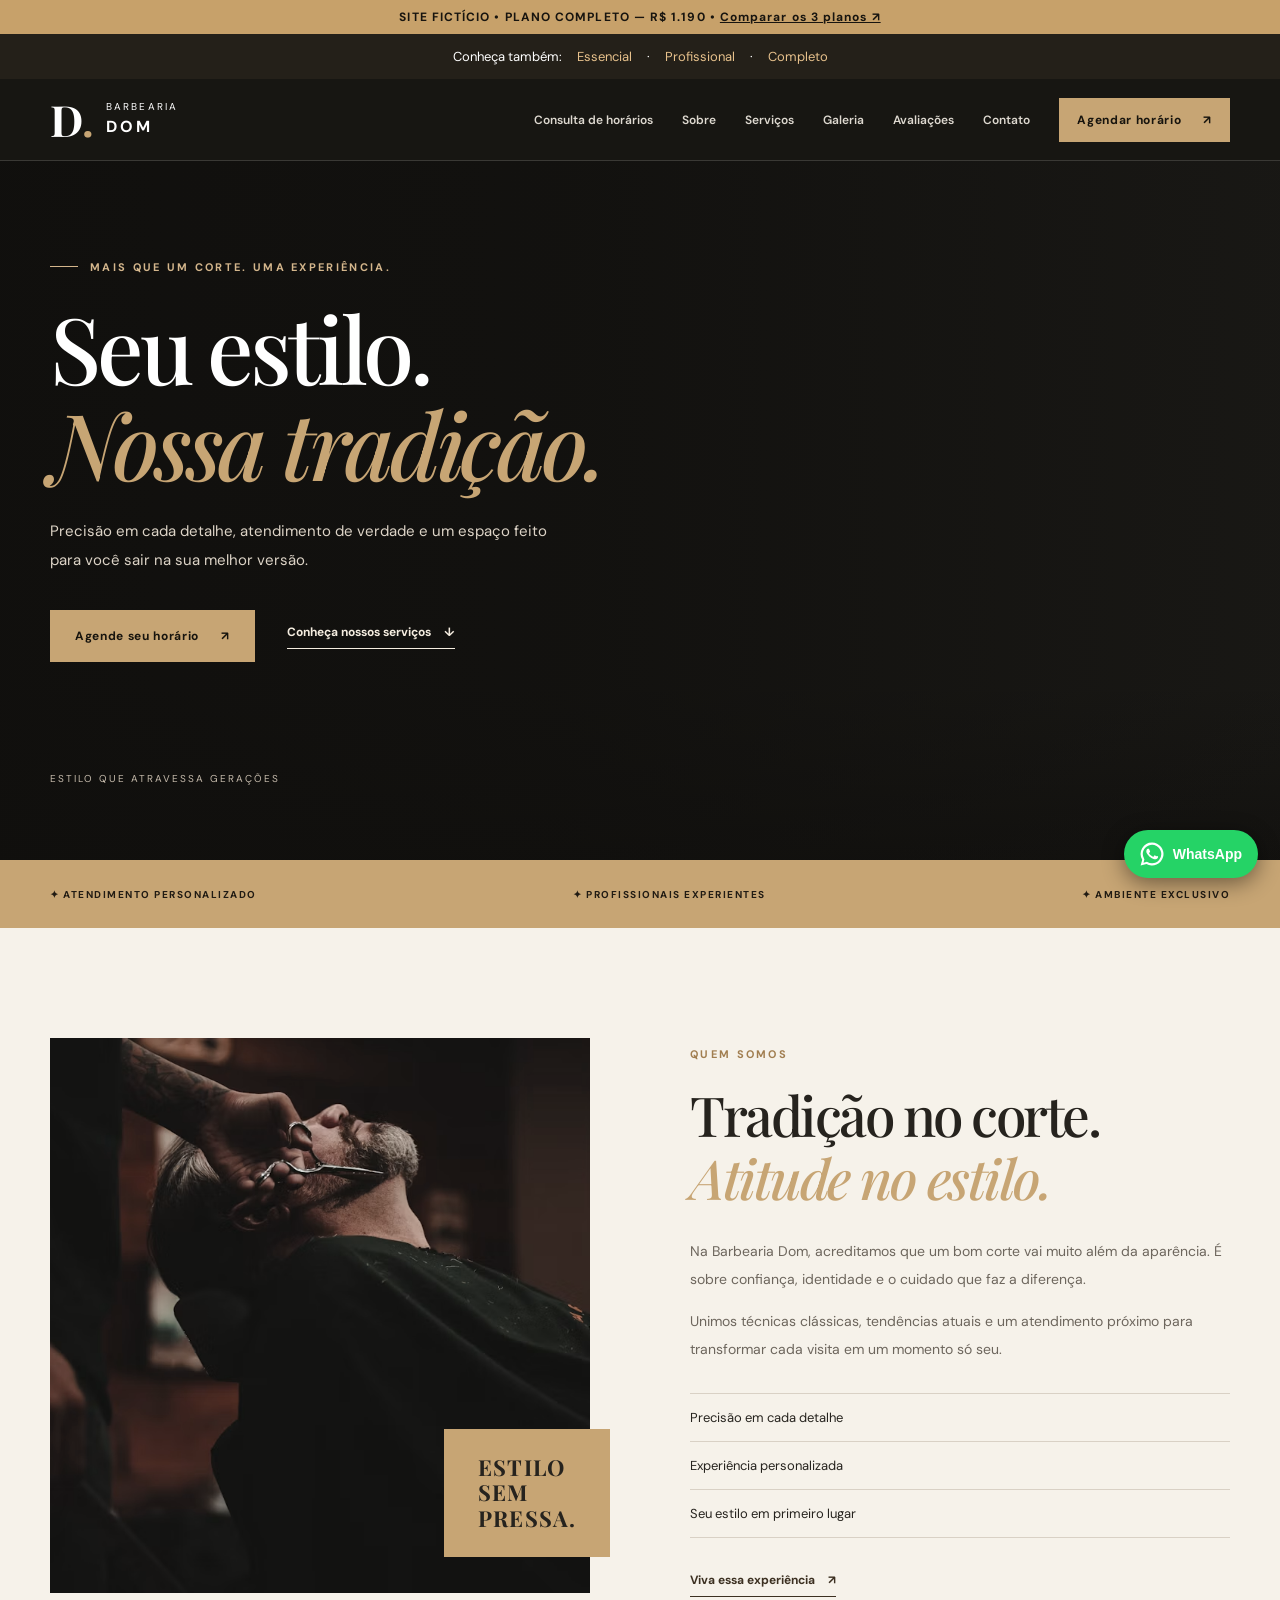
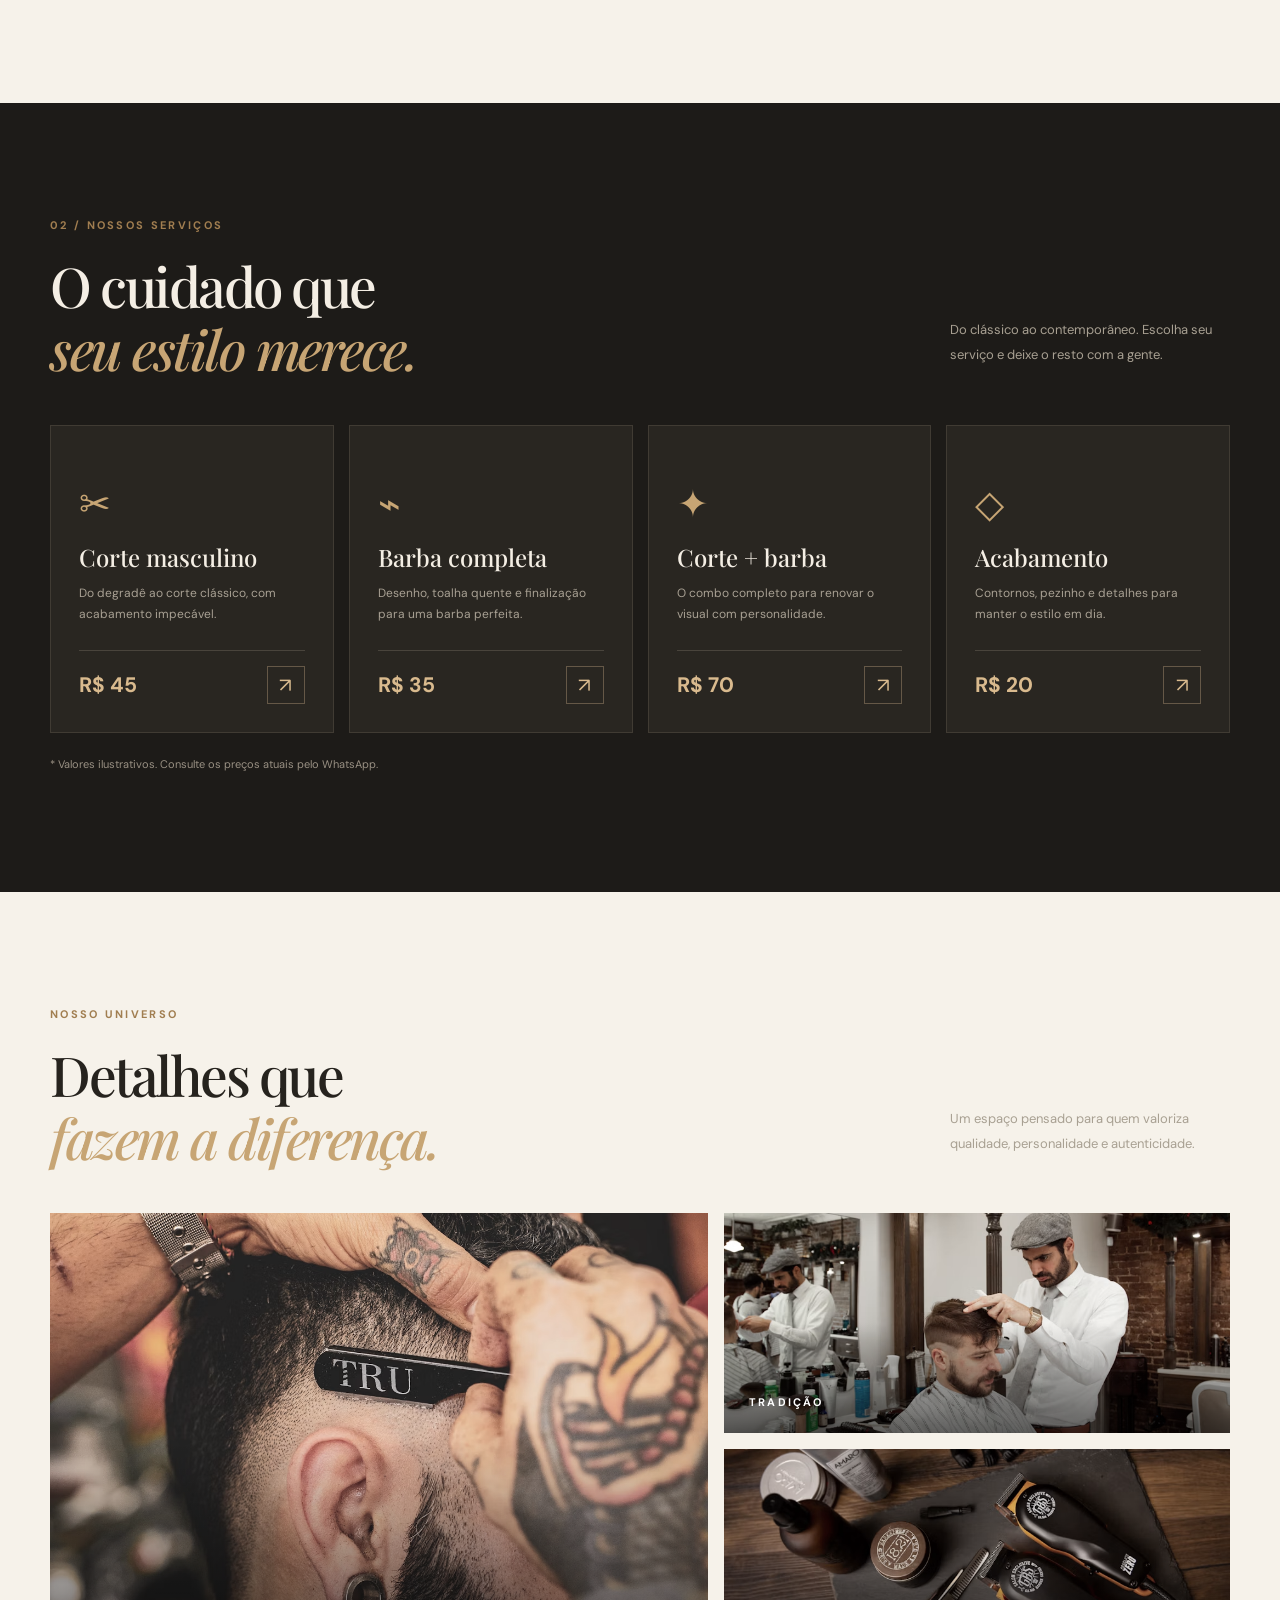
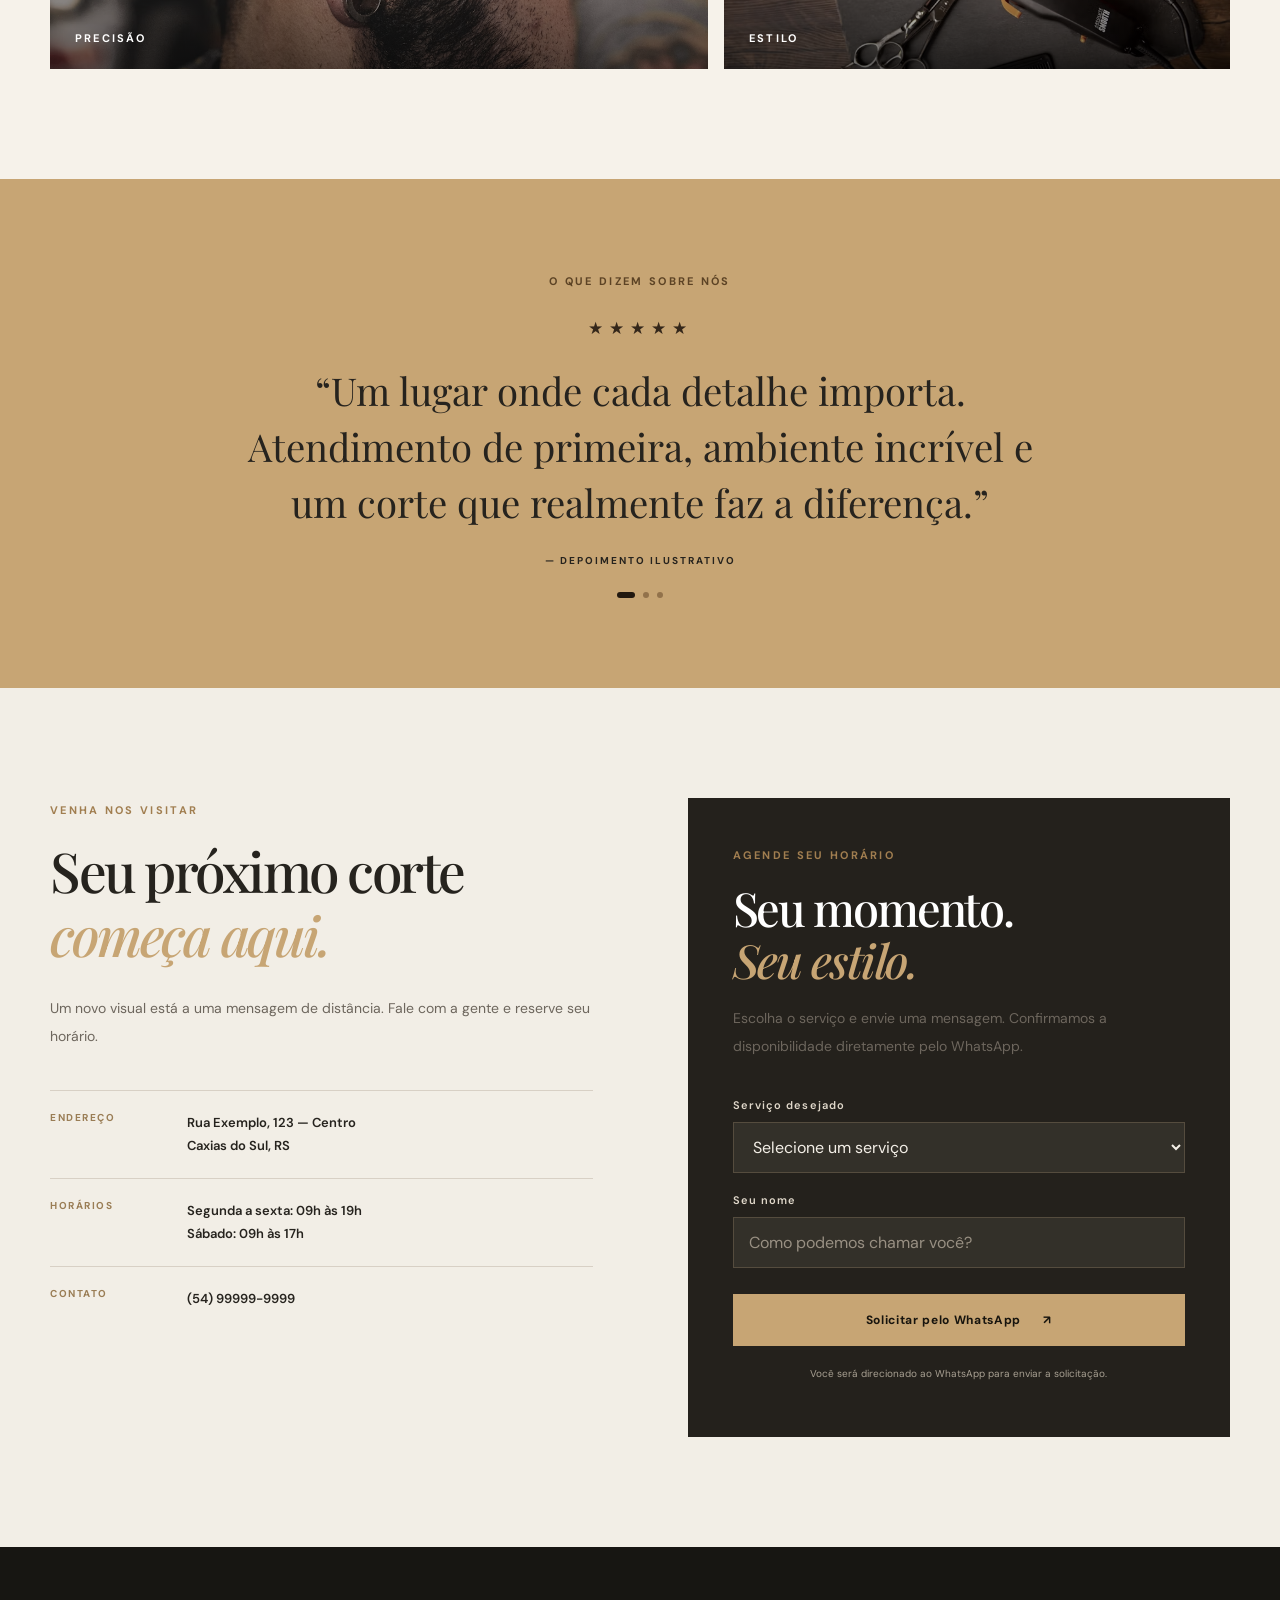
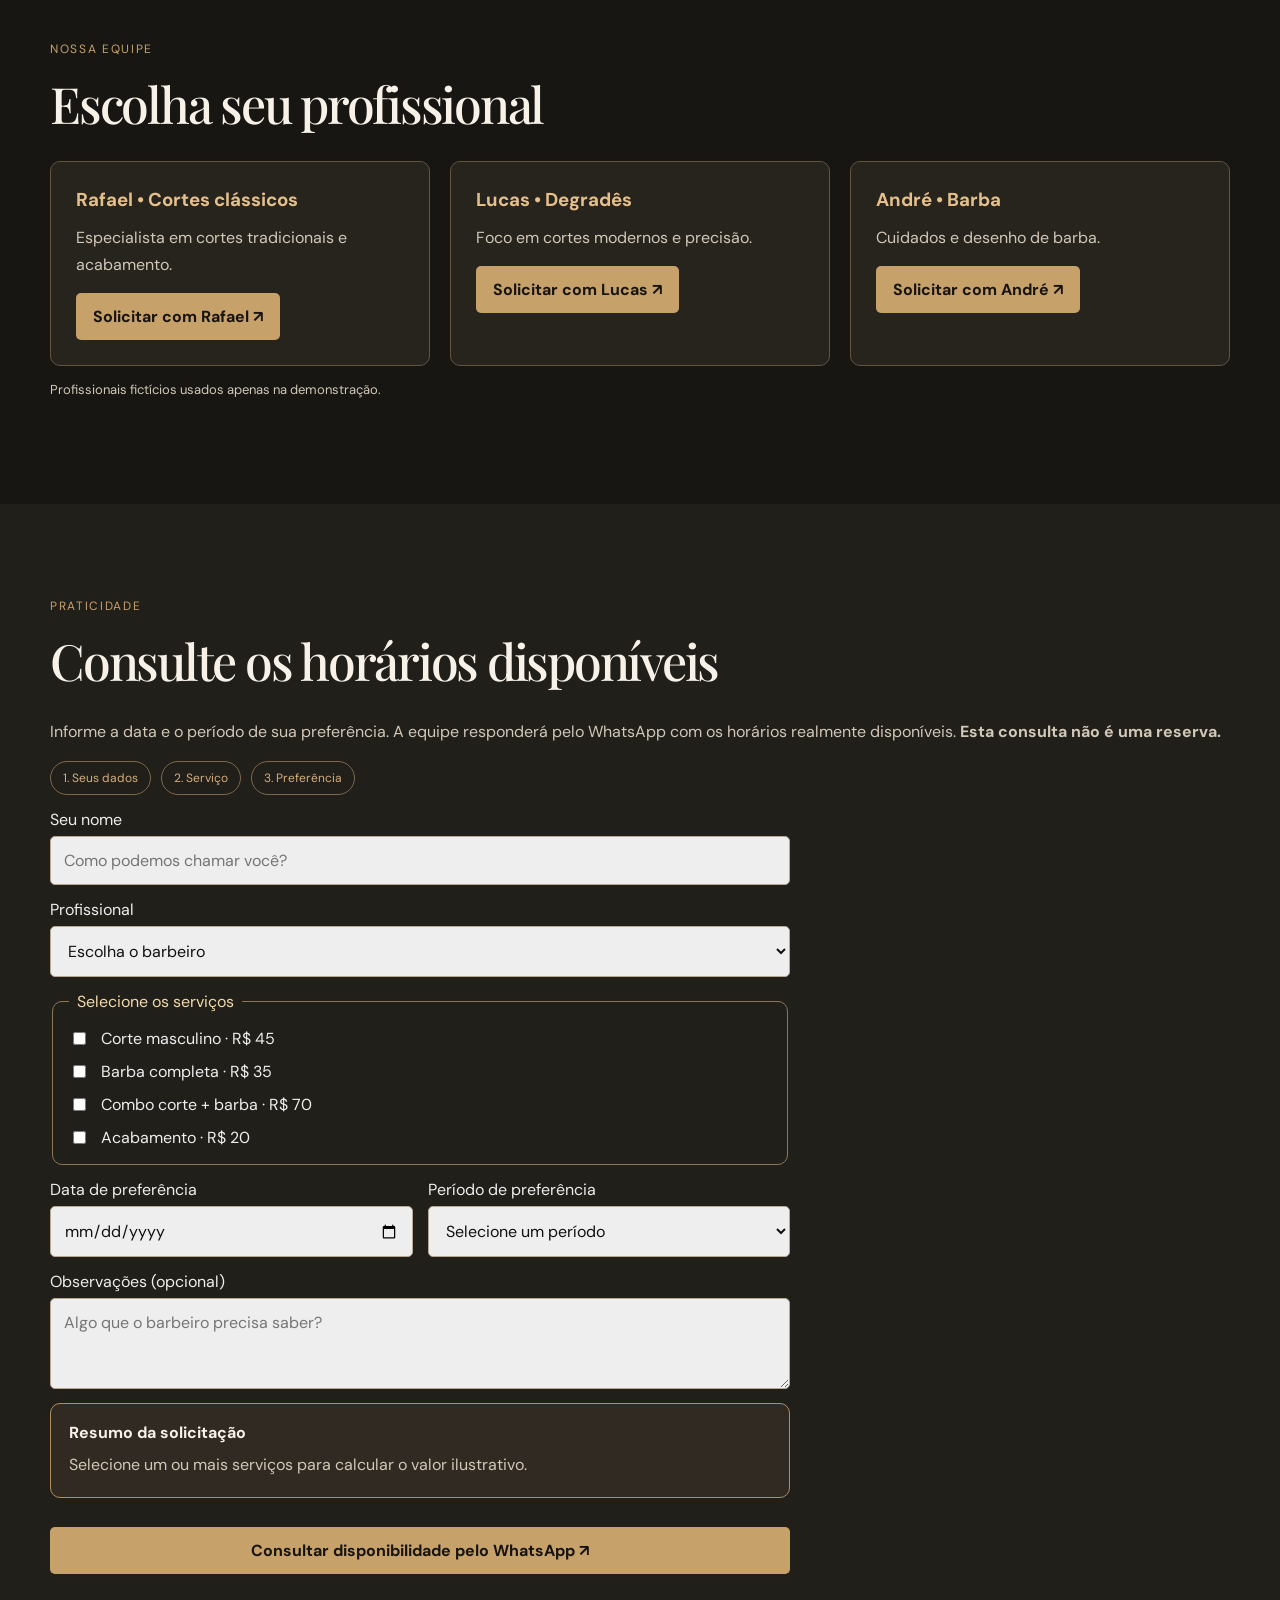
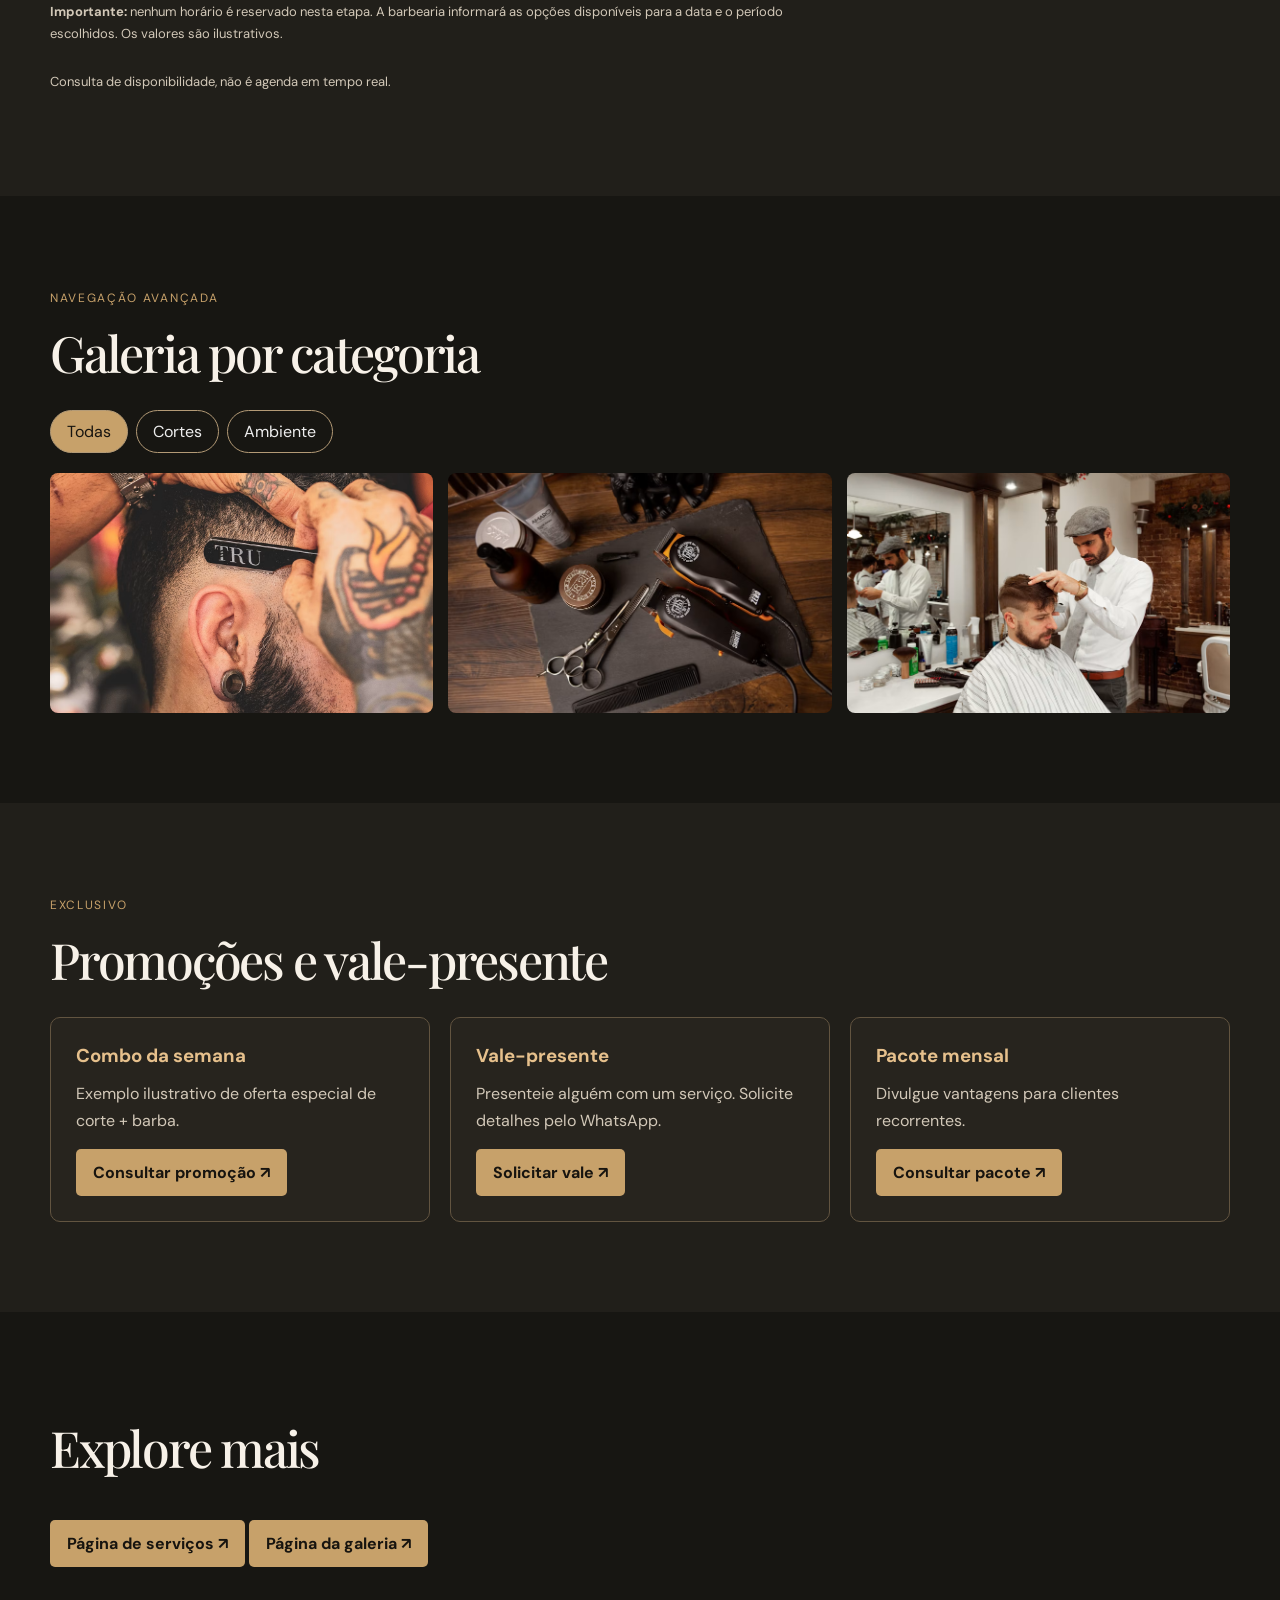
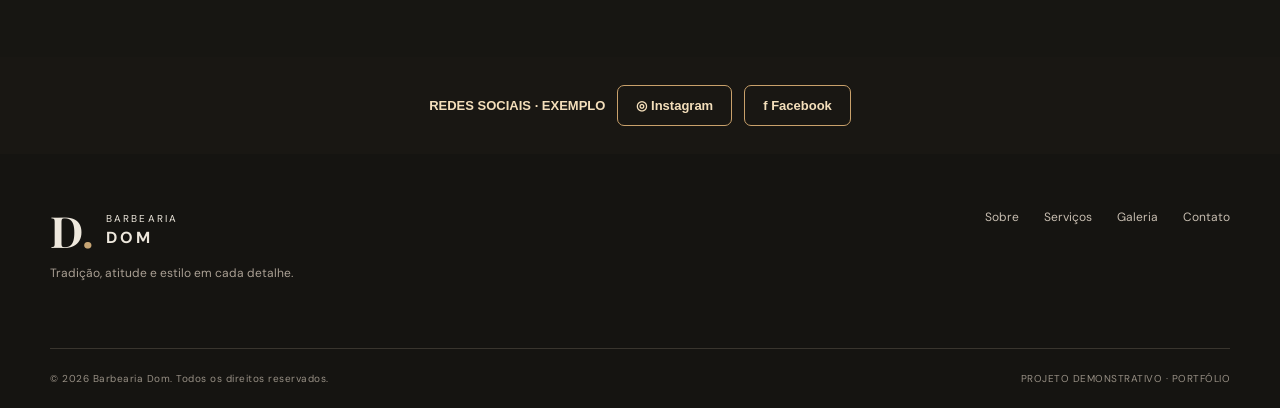
==== completo/index.html @ 0a92076c "Atualiza Barbearia Dom para V3 com tres planos" ====
<!DOCTYPE html>

<html lang="pt-BR">
<head>
<meta charset="utf-8"/>
<meta content="width=device-width, initial-scale=1" name="viewport"/>
<meta content="#151411" name="theme-color"/>
<meta content="Barbearia Dom — cortes clássicos, barba e estilo em um ambiente exclusivo. Agende seu horário." name="description"/>
<title>Barbearia Dom | Demonstração Completo</title>
<link href="https://fonts.googleapis.com" rel="preconnect"/>
<link crossorigin="" href="https://fonts.gstatic.com" rel="preconnect"/>
<link href="https://fonts.googleapis.com/css2?family=DM+Sans:wght@400;500;600;700&amp;family=Playfair+Display:wght@500;600;700&amp;display=swap" rel="stylesheet"/>
<link href="style.css" rel="stylesheet"/>
<script defer="" src="script.js"></script>
<link href="extras.css" rel="stylesheet"/><script defer="True" src="extras.js"></script><style>.social-demo{background:#191713;color:#f4dfbb;text-align:center;padding:28px 12px;display:flex;gap:12px;align-items:center;justify-content:center;flex-wrap:wrap;font:600 13px Arial}.social-demo button{background:transparent;border:1px solid #c9a16b;border-radius:7px;padding:12px 18px;color:#f4dfbb;cursor:pointer}.floating-wa{position:fixed;right:22px;bottom:22px;z-index:80;background:#25d366;color:#fff;display:flex;align-items:center;gap:9px;padding:12px 16px;border-radius:100px;font:700 14px Arial;text-decoration:none;box-shadow:0 5px 22px #0007}.floating-wa svg{width:24px;height:24px}.demo-modal{position:fixed;inset:0;background:#000b;display:grid;place-items:center;z-index:10001;padding:18px}.demo-modal>div{background:#26211b;border:1px solid #c7a16a;color:white;border-radius:12px;max-width:450px;padding:25px;line-height:1.6}.demo-modal button{background:#c7a16a;color:#17140f;border:0;padding:12px 22px;border-radius:6px;cursor:pointer}</style><script defer="" src="agendamento.js"></script><style>.booking-progress{display:flex;gap:10px;flex-wrap:wrap;color:#d5ae7c;font-size:12px}.booking-progress span{padding:8px 12px;border:1px solid #7e684c;border-radius:20px}.booking-services{border:1px solid #8b7657;border-radius:10px;padding:16px;display:grid;gap:12px}.booking-services legend{padding:0 8px;color:#f2d9ac}.booking-services label{display:flex;align-items:center;gap:12px}.booking-services input{width:auto;accent-color:#c7a16a}.booking-two{display:grid;grid-template-columns:1fr 1fr;gap:15px}.booking-summary{background:#302a22;border:1px solid #b28e5d;padding:18px;border-radius:10px}.booking-summary p{margin:8px 0 0;white-space:pre-line}@media(max-width:600px){.booking-two{grid-template-columns:1fr}}</style></head>
<body><div class="demo-ribbon">SITE FICTÍCIO • PLANO COMPLETO — R$ 1.190 • <a href="../index.html">Comparar os 3 planos ↗</a></div><div class="site-plan-nav">Conheça também: <a href="../essencial/index.html">Essencial</a> · <a href="../profissional/index.html">Profissional</a> · <a href="../completo/index.html">Completo</a></div>
<header class="header" id="inicio">
<div class="container header-inner">
<a aria-label="Barbearia Dom, início" class="brand" href="#inicio"><span class="brand-mark">D<span>.</span></span><span class="brand-text">BARBEARIA <strong>DOM</strong></span></a>
<button aria-controls="menu" aria-expanded="false" aria-label="Abrir menu" class="menu-toggle">
<span></span><span></span><span></span>
</button>
<nav aria-label="Navegação principal" class="nav" id="menu"><a href="#solicitacao">Consulta de horários</a>
<a href="#sobre">Sobre</a><a href="#servicos">Serviços</a><a href="#galeria-filtrada">Galeria</a><a href="#avaliacoes">Avaliações</a><a href="#contato">Contato</a>
<a class="btn btn-small" href="#agendar">Agendar horário <span aria-hidden="true">↗</span></a>
</nav>
</div>
</header>
<main>
<section aria-labelledby="hero-title" class="hero">
<div class="hero-photo"></div>
<div class="hero-shade"></div>
<div class="container hero-content">
<span class="eyebrow"><span class="line"></span> MAIS QUE UM CORTE. UMA
            EXPERIÊNCIA.</span>
<h1 id="hero-title">Seu estilo.<br/><em>Nossa tradição.</em></h1>
<p>
            Precisão em cada detalhe, atendimento de verdade e um espaço feito
            para você sair na sua melhor versão.
          </p>
<div class="hero-actions">
<a class="btn" href="#agendar">Agende seu horário <span aria-hidden="true">↗</span></a><a class="text-link" href="#servicos">Conheça nossos serviços <span aria-hidden="true">↓</span></a>
</div>
<div class="hero-bottom">
<span>ESTILO QUE ATRAVESSA GERAÇÕES</span>
</div>
</div>
</section>
<div class="highlights">
<div class="container highlights-inner">
<span>✦ ATENDIMENTO PERSONALIZADO</span><span>✦ PROFISSIONAIS EXPERIENTES</span><span>✦ AMBIENTE EXCLUSIVO</span>
</div>
</div>
<section class="section about" id="sobre">
<div class="container about-grid">
<div class="about-image">
<img alt="Barbeiro trabalhando com atenção aos detalhes" loading="lazy" src="imagens/sobre.jpg"/>
<div class="image-stamp">ESTILO<br/>SEM<br/>PRESSA.</div>
</div>
<div class="about-copy">
<span class="eyebrow">QUEM SOMOS</span>
<h2>Tradição no corte.<br/><em>Atitude no estilo.</em></h2>
<p>
              Na Barbearia Dom, acreditamos que um bom corte vai muito além da
              aparência. É sobre confiança, identidade e o cuidado que faz a
              diferença.
            </p>
<p>
              Unimos técnicas clássicas, tendências atuais e um atendimento
              próximo para transformar cada visita em um momento só seu.
            </p>
<div class="about-features">
<div>
<span>Precisão em cada detalhe</span>
</div>
<div>
<span>Experiência personalizada</span>
</div>
<div>
<span>Seu estilo em primeiro lugar</span>
</div>
</div>
<a class="text-link dark" href="#agendar">Viva essa experiência <span aria-hidden="true">↗</span></a>
</div>
</div>
</section>
<section class="section services" id="servicos">
<div class="container">
<div class="section-heading">
<div>
<span class="eyebrow">02 / NOSSOS SERVIÇOS</span>
<h2>O cuidado que<br/><em>seu estilo merece.</em></h2>
</div>
<p>
              Do clássico ao contemporâneo. Escolha seu serviço e deixe o resto
              com a gente.
            </p>
</div>
<div class="services-grid">
<article class="service">
<div class="service-icon">✂</div>
<h3>Corte masculino</h3>
<p>Do degradê ao corte clássico, com acabamento impecável.</p>
<div class="service-footer">
<strong>R$ 45</strong><button aria-label="Agendar corte masculino" class="service-book" data-service="Corte masculino">
                  ↗
                </button>
</div>
</article>
<article class="service">
<div class="service-icon">⌁</div>
<h3>Barba completa</h3>
<p>
                Desenho, toalha quente e finalização para uma barba perfeita.
              </p>
<div class="service-footer">
<strong>R$ 35</strong><button aria-label="Agendar barba completa" class="service-book" data-service="Barba completa">
                  ↗
                </button>
</div>
</article>
<article class="service">
<div class="service-icon">✦</div>
<h3>Corte + barba</h3>
<p>O combo completo para renovar o visual com personalidade.</p>
<div class="service-footer">
<strong>R$ 70</strong><button aria-label="Agendar corte e barba" class="service-book" data-service="Corte e barba">
                  ↗
                </button>
</div>
</article>
<article class="service">
<div class="service-icon">◇</div>
<h3>Acabamento</h3>
<p>Contornos, pezinho e detalhes para manter o estilo em dia.</p>
<div class="service-footer">
<strong>R$ 20</strong><button aria-label="Agendar acabamento" class="service-book" data-service="Acabamento">
                  ↗
                </button>
</div>
</article>
</div>
<p class="services-note">
            * Valores ilustrativos. Consulte os preços atuais pelo WhatsApp.
          </p>
</div>
</section>
<section class="section gallery" id="galeria">
<div class="container">
<div class="section-heading">
<div>
<span class="eyebrow">NOSSO UNIVERSO</span>
<h2>Detalhes que<br/><em>fazem a diferença.</em></h2>
</div>
<p>
              Um espaço pensado para quem valoriza qualidade, personalidade e
              autenticidade.
            </p>
</div>
<div class="gallery-grid">
<div class="gallery-item gallery-large">
<img alt="Barbeiro realizando corte masculino" loading="lazy" src="imagens/galeria-1.jpg"/><span>PRECISÃO</span>
</div>
<div class="gallery-item">
<img alt="Detalhes de uma barbearia" loading="lazy" src="imagens/galeria-3.jpg"/><span>TRADIÇÃO</span>
</div>
<div class="gallery-item">
<img alt="Equipamentos e ambiente de barbearia" loading="lazy" src="imagens/galeria-2.jpg"/><span>ESTILO</span>
</div>
</div>
</div>
</section>
<section class="quote-section" id="avaliacoes">
<div class="container quote-inner">
<span class="eyebrow">O QUE DIZEM SOBRE NÓS</span>
<div aria-label="5 estrelas" class="stars">★★★★★</div>
<blockquote>
            “Um lugar onde cada detalhe importa. Atendimento de primeira,
            ambiente incrível e um corte que realmente faz a diferença.”
          </blockquote>
<p>— DEPOIMENTO ILUSTRATIVO</p>
<div aria-hidden="true" class="quote-dots">
<span class="active"></span><span></span><span></span>
</div>
</div>
</section>
<section class="section contact" id="contato">
<div class="container contact-grid">
<div>
<span class="eyebrow">VENHA NOS VISITAR</span>
<h2>Seu próximo corte<br/><em>começa aqui.</em></h2>
<p>
              Um novo visual está a uma mensagem de distância. Fale com a gente
              e reserve seu horário.
            </p>
<div class="contact-list">
<div>
<span>ENDEREÇO</span><strong>Rua Exemplo, 123 — Centro<br/>Caxias do Sul, RS</strong>
</div>
<div>
<span>HORÁRIOS</span><strong>Segunda a sexta: 09h às 19h<br/>Sábado: 09h às 17h</strong>
</div>
<div>
<span>CONTATO</span><strong id="phone-display">(54) 99999-9999</strong>
</div>
</div>
</div>
<div class="booking-card" id="agendar">
<span class="eyebrow">AGENDE SEU HORÁRIO</span>
<h3>Seu momento.<br/><em>Seu estilo.</em></h3>
<p>
              Escolha o serviço e envie uma mensagem. Confirmamos a
              disponibilidade diretamente pelo WhatsApp.
            </p>
<form id="booking-form">
<label for="booking-service">Serviço desejado</label><select id="booking-service" required="">
<option value="">Selecione um serviço</option>
<option>Corte masculino</option>
<option>Barba completa</option>
<option>Corte e barba</option>
<option>Acabamento</option></select><label for="booking-name">Seu nome</label><input id="booking-name" maxlength="80" placeholder="Como podemos chamar você?" required="" type="text"/><button class="btn" type="submit">
                Solicitar pelo WhatsApp <span aria-hidden="true">↗</span>
</button>
<p class="booking-hint">
                Você será direcionado ao WhatsApp para enviar a solicitação.
              </p>
</form>
</div>
</div>
</section>
<section class="extra-section" id="equipe"><div class="container"><span class="plan-tag">NOSSA EQUIPE</span><h2>Escolha seu profissional</h2><div class="extra-grid"><article class="extra-card"><h3>Rafael • Cortes clássicos</h3><p>Especialista em cortes tradicionais e acabamento.</p><button data-demo-action="">Solicitar com Rafael ↗</button></article><article class="extra-card"><h3>Lucas • Degradês</h3><p>Foco em cortes modernos e precisão.</p><button data-demo-action="">Solicitar com Lucas ↗</button></article><article class="extra-card"><h3>André • Barba</h3><p>Cuidados e desenho de barba.</p><button data-demo-action="">Solicitar com André ↗</button></article></div><p class="notice">Profissionais fictícios usados apenas na demonstração.</p></div></section><section class="extra-section" id="solicitacao"><div class="container"><span class="plan-tag">PRATICIDADE</span><h2>Consulte os horários disponíveis</h2><p>Informe a data e o período de sua preferência. A equipe responderá pelo WhatsApp com os horários realmente disponíveis. <strong>Esta consulta não é uma reserva.</strong></p><form class="extra-form" id="advanced-form"><div class="booking-progress"><span>1. Seus dados</span><span>2. Serviço</span><span>3. Preferência</span></div><label>Seu nome<input autocomplete="name" maxlength="80" name="nome" placeholder="Como podemos chamar você?" required=""/></label><label>Profissional<select name="profissional" required=""><option value="">Escolha o barbeiro</option><option>Rafael — cortes clássicos</option><option>Lucas — degradês</option><option>André — barba</option><option>Sem preferência</option></select></label><fieldset class="booking-services"><legend>Selecione os serviços</legend><label><input data-price="45" name="servicos" type="checkbox" value="Corte masculino"/> Corte masculino · R$ 45</label><label><input data-price="35" name="servicos" type="checkbox" value="Barba completa"/> Barba completa · R$ 35</label><label><input data-price="70" name="servicos" type="checkbox" value="Corte + barba (combo)"/> Combo corte + barba · R$ 70</label><label><input data-price="20" name="servicos" type="checkbox" value="Acabamento"/> Acabamento · R$ 20</label></fieldset><div class="booking-two"><label>Data de preferência<input name="data" required="" type="date"/></label><label>Período de preferência<select name="periodo" required=""><option value="">Selecione um período</option><option>Manhã</option><option>Tarde</option><option>Noite</option><option>Qualquer período</option></select></label></div><label>Observações (opcional)<textarea maxlength="300" name="observacoes" placeholder="Algo que o barbeiro precisa saber?" rows="3"></textarea></label><div aria-live="polite" class="booking-summary"><strong>Resumo da solicitação</strong><p id="booking-preview">Selecione um ou mais serviços para calcular o valor ilustrativo.</p></div><button class="extra-btn" type="submit">Consultar disponibilidade pelo WhatsApp ↗</button><p class="notice"><strong>Importante:</strong> nenhum horário é reservado nesta etapa. A barbearia informará as opções disponíveis para a data e o período escolhidos. Os valores são ilustrativos.</p></form><p class="notice">Consulta de disponibilidade, não é agenda em tempo real.</p></div></section><section class="extra-section" id="galeria-filtrada"><div class="container"><span class="plan-tag">NAVEGAÇÃO AVANÇADA</span><h2>Galeria por categoria</h2><div class="filters"><button class="active" data-gallery-filter="todos">Todas</button><button data-gallery-filter="cortes">Cortes</button><button data-gallery-filter="ambiente">Ambiente</button></div><div class="extra-gallery"><button data-category="cortes" data-lightbox-image="imagens/galeria-1.jpg"><img alt="Corte masculino" loading="lazy" src="imagens/galeria-1.jpg"/></button><button data-category="ambiente" data-lightbox-image="imagens/galeria-2.jpg"><img alt="Ambiente" loading="lazy" src="imagens/galeria-2.jpg"/></button><button data-category="ambiente" data-lightbox-image="imagens/galeria-3.jpg"><img alt="Ferramentas" loading="lazy" src="imagens/galeria-3.jpg"/></button></div></div></section><section class="extra-section" id="promocoes"><div class="container"><span class="plan-tag">EXCLUSIVO</span><h2>Promoções e vale-presente</h2><div class="extra-grid"><article class="extra-card"><h3>Combo da semana</h3><p>Exemplo ilustrativo de oferta especial de corte + barba.</p><button data-demo-action="">Consultar promoção ↗</button></article><article class="extra-card"><h3>Vale-presente</h3><p>Presenteie alguém com um serviço. Solicite detalhes pelo WhatsApp.</p><button data-demo-action="">Solicitar vale ↗</button></article><article class="extra-card"><h3>Pacote mensal</h3><p>Divulgue vantagens para clientes recorrentes.</p><button data-demo-action="">Consultar pacote ↗</button></article></div></div></section><section class="extra-section"><div class="container"><h2>Explore mais</h2><a class="extra-btn" href="servicos.html">Página de serviços ↗</a> <a class="extra-btn" href="galeria.html">Página da galeria ↗</a></div></section></main>
<div class="social-demo"><span>REDES SOCIAIS · EXEMPLO</span> <button data-social="Instagram" type="button">◎ Instagram</button> <button data-social="Facebook" type="button">f Facebook</button></div><footer class="footer">
<div class="container footer-top">
<div>
<a class="brand" href="#inicio"><span class="brand-mark">D<span>.</span></span><span class="brand-text">BARBEARIA <strong>DOM</strong></span></a>
<p>Tradição, atitude e estilo em cada detalhe.</p>
</div>
<div class="footer-links">
<a href="#sobre">Sobre</a><a href="#servicos">Serviços</a><a href="#galeria-filtrada">Galeria</a><a href="#contato">Contato</a>
</div>
</div>
<div class="container footer-bottom">
<span>© <span id="year"></span> Barbearia Dom. Todos os direitos
          reservados.</span><span>PROJETO DEMONSTRATIVO · PORTFÓLIO</span>
</div>
</footer>
<a aria-label="Solicitar atendimento pelo WhatsApp" class="floating-wa" href="#agendar"><svg aria-hidden="true" viewbox="0 0 32 32"><path d="M16 .8A15.1 15.1 0 0 0 3 23.6L.8 31.2l7.8-2A15.2 15.2 0 1 0 16 .8Zm0 27.5a12.3 12.3 0 0 1-6.2-1.7l-.5-.3-4.6 1.2 1.2-4.5-.3-.5A12.3 12.3 0 1 1 16 28.3Zm6.8-9.2c-.4-.2-2.3-1.1-2.7-1.2-.3-.1-.6-.2-.8.2-.3.4-1 1.2-1.2 1.5-.2.2-.4.3-.8.1-.4-.2-1.6-.6-3-1.9-1.1-1-1.9-2.2-2.1-2.6-.2-.4 0-.6.2-.8l.6-.7.4-.6c.1-.2 0-.5 0-.7l-1.2-2.9c-.3-.7-.6-.6-.8-.6h-.7c-.3 0-.7.1-1 .5-.4.4-1.3 1.3-1.3 3.1s1.4 3.6 1.6 3.8c.2.2 2.7 4.1 6.6 5.7 3.2 1.3 3.9 1.1 4.6 1 .7-.1 2.3-1 2.6-2 .3-.9.3-1.7.2-1.9-.1-.2-.3-.3-.7-.5Z" fill="currentColor"></path></svg><span>WhatsApp</span></a>
<script>document.querySelectorAll('[data-social]').forEach(b=>b.addEventListener('click',()=>{const modal=document.createElement('div');modal.className='demo-modal';modal.innerHTML='<div role="dialog" aria-modal="true"><h3>Rede social demonstrativa</h3><p>Este é um site fictício. No projeto contratado, o botão abrirá o perfil real do estabelecimento.</p><button>Entendi</button></div>';document.body.append(modal);modal.querySelector('button').onclick=()=>modal.remove();modal.onclick=e=>{if(e.target===modal)modal.remove()}}));</script></body>
</html>
---- completo/style.css ----
:root {
  --bg: #151411;
  --dark: #1e1c18;
  --cream: #f6f2ea;
  --muted: #bdb5a7;
  --gold: #c7a574;
  --text: #26231e;
  --border: rgba(255, 255, 255, 0.15);
}
* {
  box-sizing: border-box;
}
html {
  scroll-behavior: smooth;
  scroll-padding-top: 82px;
}
body {
  margin: 0;
  font-family: "DM Sans", sans-serif;
  color: var(--text);
  background: var(--cream);
}
a {
  color: inherit;
  text-decoration: none;
}
button,
input,
select {
  font: inherit;
}
button {
  cursor: pointer;
}
img {
  display: block;
  width: 100%;
  height: 100%;
  object-fit: cover;
}
.container {
  width: min(1180px, calc(100% - 48px));
  margin: auto;
}
.header {
  height: 82px;
  position: sticky;
  top: 0;
  z-index: 100;
  background: #171612;
  color: #fff;
  border-bottom: 1px solid var(--border);
}
.header-inner {
  height: 100%;
  display: flex;
  align-items: center;
  justify-content: space-between;
}
.brand {
  display: inline-flex;
  align-items: center;
  gap: 12px;
  flex-shrink: 0;
}
.brand-mark {
  font-family: "Playfair Display", serif;
  font-size: 43px;
  font-weight: 700;
  line-height: 1;
}
.brand-mark span {
  color: var(--gold);
}
.brand-text {
  font-size: 10px;
  letter-spacing: 0.21em;
  line-height: 1.55;
}
.brand-text strong {
  display: block;
  font-size: 16px;
  letter-spacing: 0.19em;
}
.nav {
  display: flex;
  align-items: center;
  gap: 29px;
}
.nav > a:not(.btn) {
  font-size: 12px;
  font-weight: 600;
  color: #ded9d0;
  transition: color 0.2s;
}
.nav > a:hover {
  color: var(--gold);
}
.btn {
  display: inline-flex;
  justify-content: center;
  align-items: center;
  gap: 22px;
  padding: 17px 24px;
  background: var(--gold);
  border: 1px solid var(--gold);
  color: #17140e;
  font-weight: 700;
  font-size: 12px;
  letter-spacing: 0.055em;
  transition:
    background 0.2s,
    transform 0.2s;
}
.btn:hover {
  background: #dfbd8b;
  transform: translateY(-2px);
}
.btn-small {
  padding: 13px 17px;
}
.menu-toggle {
  display: none;
  background: none;
  border: 0;
  padding: 10px;
}
.menu-toggle span {
  display: block;
  width: 25px;
  height: 2px;
  background: #fff;
  margin: 5px 0;
}
.hero {
  position: relative;
  min-height: 670px;
  background: #1a1916;
  color: white;
  display: flex;
  align-items: center;
  overflow: hidden;
}
.hero-photo {
  position: absolute;
  inset: 0;
  background: url("https://images.unsplash.com/photo-1599351431202-1e0f0137899a?auto=format&fit=crop&w=1900&q=90")
    center 38% / cover;
}
.hero-shade {
  position: absolute;
  inset: 0;
  background:
    linear-gradient(
      90deg,
      rgba(16, 15, 13, 0.95) 0%,
      rgba(16, 15, 13, 0.78) 44%,
      rgba(16, 15, 13, 0.16) 100%
    ),
    linear-gradient(0deg, rgba(15, 14, 12, 0.6), transparent 25%);
}
.hero-content {
  position: relative;
  z-index: 1;
  padding: 90px 0 75px;
}
.eyebrow {
  display: inline-flex;
  align-items: center;
  gap: 12px;
  font-size: 11px;
  font-weight: 700;
  letter-spacing: 0.21em;
  color: #a17e50;
  text-transform: uppercase;
}
.hero .eyebrow {
  color: #d4b68c;
}
.line {
  height: 1px;
  width: 28px;
  background: currentColor;
}
.hero h1,
h2,
.booking-card h3 {
  font-family: "Playfair Display", serif;
  letter-spacing: -0.045em;
  font-weight: 500;
}
.hero h1 {
  font-size: clamp(55px, 7.2vw, 104px);
  line-height: 1.05;
  margin: 25px 0;
}
.hero h1 em,
h2 em,
.booking-card h3 em {
  color: var(--gold);
  font-weight: 500;
}
.hero p {
  max-width: 500px;
  color: #ddd4c7;
  line-height: 1.9;
  font-size: 15px;
}
.hero-actions {
  display: flex;
  align-items: center;
  gap: 32px;
  margin-top: 36px;
  flex-wrap: wrap;
}
.text-link {
  font-size: 12px;
  font-weight: 700;
  border-bottom: 1px solid currentColor;
  padding-bottom: 8px;
  color: #f5ede0;
}
.text-link span {
  margin-left: 10px;
}
.text-link.dark {
  color: #3c3021;
}
.hero-bottom {
  display: flex;
  justify-content: space-between;
  margin-top: 110px;
  font-size: 10px;
  letter-spacing: 0.2em;
  color: #c5baab;
}
.highlights {
  background: #c7a574;
  color: #211b13;
}
.highlights-inner {
  min-height: 68px;
  display: flex;
  align-items: center;
  justify-content: space-between;
  gap: 18px;
}
.highlights span {
  font-size: 10px;
  letter-spacing: 0.15em;
  font-weight: 700;
}
.section {
  padding: 110px 0;
}
.about-grid {
  display: grid;
  grid-template-columns: 1fr 1fr;
  gap: 100px;
  align-items: center;
}
.about-image {
  height: 555px;
  position: relative;
  background: #bcb0a0;
}
.about-image img {
  filter: saturate(0.7);
}
.image-stamp {
  position: absolute;
  right: -20px;
  bottom: 36px;
  background: var(--gold);
  padding: 26px 34px;
  font-family: "Playfair Display", serif;
  font-size: 22px;
  font-weight: 700;
  line-height: 1.15;
  letter-spacing: 0.05em;
}
.about h2,
.section-heading h2,
.contact h2 {
  font-size: clamp(39px, 4.3vw, 62px);
  line-height: 1.15;
  margin: 20px 0 28px;
}
.about-copy > p,
.contact-grid > div > p {
  font-size: 14px;
  line-height: 2;
  color: #6d665d;
}
.about-features {
  margin: 30px 0;
  border-top: 1px solid #d9d1c5;
}
.about-features > div {
  display: flex;
  gap: 20px;
  padding: 15px 0;
  border-bottom: 1px solid #d9d1c5;
  font-size: 13px;
}
.about-features strong {
  color: #ae8a5b;
}
.services {
  background: #1d1b18;
  color: #f4eee4;
}
.section-heading {
  display: flex;
  justify-content: space-between;
  align-items: end;
  gap: 30px;
  margin-bottom: 44px;
}
.section-heading h2 {
  margin-bottom: 0;
}
.section-heading > p {
  max-width: 280px;
  color: #a8a092;
  font-size: 13px;
  line-height: 1.9;
}
.services-grid {
  display: grid;
  grid-template-columns: repeat(4, 1fr);
  gap: 15px;
}
.service {
  background: #292621;
  border: 1px solid #403b33;
  padding: 28px;
  min-height: 300px;
  display: flex;
  flex-direction: column;
  transition:
    border-color 0.2s,
    transform 0.2s;
}
.service:hover {
  border-color: var(--gold);
  transform: translateY(-4px);
}
.service-number {
  font-size: 10px;
  color: #968a79;
  letter-spacing: 0.2em;
}
.service-icon {
  font-size: 38px;
  color: var(--gold);
  margin: 25px 0 12px;
}
.service h3 {
  font-family: "Playfair Display", serif;
  font-size: 24px;
  font-weight: 500;
  margin: 0 0 10px;
}
.service p {
  color: #a8a093;
  font-size: 12px;
  line-height: 1.8;
  margin: 0 0 24px;
}
.service-footer {
  margin-top: auto;
  padding-top: 15px;
  border-top: 1px solid #49443c;
  display: flex;
  align-items: center;
  justify-content: space-between;
}
.service-footer strong {
  font-size: 21px;
  color: #d9ba8e;
}
.service-book {
  width: 38px;
  height: 38px;
  border: 1px solid #655847;
  color: #d9ba8e;
  background: transparent;
  font-size: 20px;
}
.service-book:hover {
  background: var(--gold);
  color: #17140e;
}
.services-note {
  font-size: 11px;
  color: #999083;
  margin-top: 24px;
}
.gallery-grid {
  display: grid;
  grid-template-columns: 1.3fr 1fr;
  grid-template-rows: 220px 220px;
  gap: 16px;
}
.gallery-item {
  position: relative;
  overflow: hidden;
  background: #b6afa5;
}
.gallery-large {
  grid-row: span 2;
}
.gallery-item img {
  transition: transform 0.5s;
  filter: saturate(0.65);
}
.gallery-item:hover img {
  transform: scale(1.06);
}
.gallery-item:after {
  content: "";
  position: absolute;
  inset: 50% 0 0;
  background: linear-gradient(transparent, rgba(0, 0, 0, 0.6));
}
.gallery-item span {
  position: absolute;
  z-index: 1;
  bottom: 24px;
  left: 25px;
  color: white;
  font-size: 11px;
  letter-spacing: 0.2em;
  font-weight: 700;
}
.quote-section {
  background: #c7a574;
  text-align: center;
  padding: 90px 0;
}
.quote-inner {
  max-width: 840px;
}
.quote-inner .eyebrow {
  color: #5c4325;
}
.stars {
  margin-top: 27px;
  letter-spacing: 6px;
  color: #34271a;
  font-size: 17px;
}
.quote-inner blockquote {
  font-family: "Playfair Display", serif;
  font-size: clamp(25px, 3vw, 40px);
  line-height: 1.45;
  margin: 24px 0;
}
.quote-inner p {
  font-size: 10px;
  letter-spacing: 0.2em;
  font-weight: 700;
}
.quote-dots {
  display: flex;
  gap: 8px;
  justify-content: center;
  margin-top: 25px;
}
.quote-dots span {
  width: 6px;
  height: 6px;
  background: #92724b;
  border-radius: 50%;
}
.quote-dots .active {
  background: #21180f;
  width: 18px;
  border-radius: 5px;
}
.contact {
  background: #f2eee6;
}
.contact-grid {
  display: grid;
  grid-template-columns: 1fr 1fr;
  gap: 95px;
  align-items: start;
}
.contact-list {
  margin-top: 40px;
}
.contact-list > div {
  display: grid;
  grid-template-columns: 125px 1fr;
  gap: 12px;
  padding: 20px 0;
  border-top: 1px solid #d8d0c5;
}
.contact-list span {
  font-size: 10px;
  letter-spacing: 0.15em;
  color: #9a7d55;
  font-weight: 700;
}
.contact-list strong {
  font-size: 13px;
  line-height: 1.8;
  font-weight: 600;
}
.booking-card {
  background: #24211c;
  color: #fff;
  padding: 45px;
}
.booking-card h3 {
  font-size: 47px;
  line-height: 1.1;
  margin: 18px 0;
}
.booking-card > p {
  color: #b7ad9e;
  font-size: 13px;
  line-height: 1.9;
  margin-bottom: 28px;
}
.booking-card form {
  display: flex;
  flex-direction: column;
  gap: 10px;
}
.booking-card label {
  font-size: 11px;
  letter-spacing: 0.1em;
  color: #e0d8ca;
  font-weight: 600;
  margin-top: 10px;
}
.booking-card select,
.booking-card input {
  height: 51px;
  padding: 0 15px;
  background: #333029;
  border: 1px solid #554c3e;
  color: #f4efe7;
  border-radius: 0;
  width: 100%;
}
.booking-card input::placeholder {
  color: #999083;
}
.booking-card .btn {
  margin-top: 16px;
}
.booking-hint {
  font-size: 10px;
  color: #a8a092;
  text-align: center;
  line-height: 1.6;
}
.footer {
  background: #151411;
  color: #eee8dd;
  padding: 55px 0 0;
}
.footer-top {
  display: flex;
  justify-content: space-between;
  align-items: start;
  padding-bottom: 55px;
}
.footer-top p {
  font-size: 12px;
  color: #aaa094;
}
.footer-links {
  display: flex;
  gap: 25px;
  flex-wrap: wrap;
  font-size: 12px;
  color: #c7bdb0;
}
.footer-links a:hover {
  color: var(--gold);
}
.footer-bottom {
  border-top: 1px solid #39352e;
  display: flex;
  justify-content: space-between;
  gap: 20px;
  padding: 23px 0;
  color: #978f84;
  font-size: 10px;
  letter-spacing: 0.05em;
}
.floating-book {
  position: fixed;
  bottom: 24px;
  right: 24px;
  z-index: 50;
  background: var(--gold);
  color: #1b1711;
  box-shadow: 0 8px 25px #0004;
  padding: 14px 19px;
  font-size: 13px;
  font-weight: 700;
  display: flex;
  align-items: center;
  gap: 10px;
}
.floating-book:hover {
  background: #e1bd88;
}
@media (max-width: 1050px) {
  .nav {
    gap: 15px;
  }
  .nav > a:not(.btn) {
    font-size: 11px;
  }
  .about-grid,
  .contact-grid {
    gap: 45px;
  }
  .services-grid {
    grid-template-columns: repeat(2, 1fr);
  }
  .service {
    min-height: 270px;
  }
  .about-image {
    height: 500px;
  }
}
@media (max-width: 760px) {
  .container {
    width: min(100% - 36px, 1180px);
  }
  .header {
    height: 70px;
  }
  .menu-toggle {
    display: block;
    z-index: 2;
  }
  .nav {
    position: absolute;
    top: 70px;
    left: 0;
    right: 0;
    background: #171612;
    display: none;
    flex-direction: column;
    align-items: stretch;
    padding: 22px 18px 28px;
    gap: 0;
    border-top: 1px solid #3a362f;
    box-shadow: 0 18px 30px #0005;
  }
  .nav.open {
    display: flex;
  }
  .nav a {
    padding: 13px 10px;
  }
  .nav .btn {
    margin-top: 10px;
  }
  .hero {
    min-height: 620px;
  }
  .hero-photo {
    background-position: 62% center;
  }
  .hero-shade {
    background:
      linear-gradient(90deg, rgba(16, 15, 13, 0.94), rgba(16, 15, 13, 0.52)),
      linear-gradient(0deg, rgba(16, 15, 13, 0.7), transparent 40%);
  }
  .hero-content {
    padding: 70px 0 35px;
  }
  .hero h1 {
    font-size: clamp(52px, 11vw, 78px);
  }
  .hero-bottom {
    margin-top: 95px;
  }
  .highlights-inner {
    justify-content: center;
    flex-wrap: wrap;
    padding: 17px 0;
    gap: 10px 25px;
  }
  .highlights span {
    font-size: 9px;
  }
  .section {
    padding: 70px 0;
  }
  .about-grid,
  .contact-grid {
    grid-template-columns: 1fr;
    gap: 42px;
  }
  .about-image {
    height: 420px;
    margin-right: 14px;
  }
  .about-copy {
    padding-top: 5px;
  }
  .section-heading {
    display: block;
  }
  .section-heading > p {
    max-width: 480px;
  }
  .gallery-grid {
    grid-template-rows: 190px 190px;
  }
  .quote-section {
    padding: 70px 0;
  }
  .footer-top {
    gap: 30px;
    flex-direction: column;
  }
  .footer-bottom {
    flex-direction: column;
  }
  .booking-card {
    padding: 32px 25px;
  }
}
@media (max-width: 480px) {
  .hero-actions {
    align-items: flex-start;
    flex-direction: column;
    gap: 23px;
  }
  .hero-bottom {
    font-size: 8px;
  }
  .highlights span {
    font-size: 8px;
  }
  .services-grid {
    grid-template-columns: 1fr;
  }
  .service {
    min-height: 255px;
  }
  .gallery-grid {
    grid-template-columns: 1fr 1fr;
    grid-template-rows: 210px 145px;
  }
  .gallery-large {
    grid-column: span 2;
    grid-row: span 1;
  }
  .gallery-item span {
    font-size: 9px;
    left: 12px;
    bottom: 15px;
  }
  .contact-list > div {
    grid-template-columns: 90px 1fr;
  }
  .booking-card h3 {
    font-size: 40px;
  }
  .floating-book {
    right: 15px;
    bottom: 15px;
  }
  .image-stamp {
    right: -12px;
    padding: 18px;
    font-size: 18px;
  }
}
@media (prefers-reduced-motion: reduce) {
  html {
    scroll-behavior: auto;
  }
  *,
  *:before,
  *:after {
    transition: none !important;
    animation: none !important;
  }
}
---- completo/extras.css ----
/* Extensões comerciais */
.demo-ribbon{background:#c7a16a;color:#17140f;text-align:center;padding:9px 15px;font:700 12px 'DM Sans',sans-serif;letter-spacing:.09em}.demo-ribbon a{color:inherit;text-decoration:underline}.extra-section{padding:90px 0;background:#171612;color:#f7f1e8}.extra-section:nth-of-type(even){background:#211f1a}.extra-section h2{font-family:'Playfair Display',serif;font-size:clamp(32px,4vw,50px);margin:12px 0 24px}.extra-section p{line-height:1.7;color:#d2c8b8}.extra-grid{display:grid;grid-template-columns:repeat(3,1fr);gap:20px}.extra-card{padding:25px;border:1px solid #625440;background:#27241e;border-radius:10px}.extra-card h3{color:#e6c08c;margin:0 0 12px}.extra-card p{margin:0}.extra-card button,.extra-btn{border:0;background:#c7a16a;color:#17140f;border-radius:5px;padding:13px 17px;font-weight:700;cursor:pointer;text-decoration:none;display:inline-block;margin-top:15px}.extra-card button:hover,.extra-btn:hover{background:#e5bd80}.extra-form{max-width:740px;display:grid;gap:14px}.extra-form label{display:grid;gap:6px;color:#eee}.extra-form input,.extra-form select,.extra-form textarea{padding:13px;background:#eee;border:1px solid #b8a88f;border-radius:5px;color:#111;width:100%;font:inherit}.extra-gallery{display:grid;grid-template-columns:repeat(3,1fr);gap:15px}.extra-gallery button{padding:0;border:0;background:transparent;cursor:pointer}.extra-gallery img{width:100%;height:240px;object-fit:cover;border-radius:8px}.filters{display:flex;flex-wrap:wrap;gap:8px;margin-bottom:20px}.filters button{background:transparent;border:1px solid #b39a76;color:#eee;padding:10px 16px;border-radius:30px;cursor:pointer}.filters button.active{background:#c7a16a;color:#17140f}.lightbox{position:fixed;inset:0;z-index:9999;background:#000e;display:flex;align-items:center;justify-content:center;padding:30px}.lightbox[hidden]{display:none}.lightbox img{max-width:90vw;max-height:82vh;object-fit:contain}.lightbox button{position:absolute;right:22px;top:15px;color:#fff;font-size:32px;background:transparent;border:0;cursor:pointer}.plan-tag{font-size:12px;color:#c7a16a;letter-spacing:.14em;text-transform:uppercase}.notice{font-size:13px;color:#cfbfaa}.site-plan-nav{display:flex;gap:15px;flex-wrap:wrap;align-items:center;justify-content:center;padding:14px;background:#242019;color:#fff;font-size:13px}.site-plan-nav a{color:#e7c18c}.hidden-by-plan{display:none!important}@media(max-width:700px){.extra-grid,.extra-gallery{grid-template-columns:1fr}.extra-section{padding:55px 0}.extra-gallery img{height:230px}}
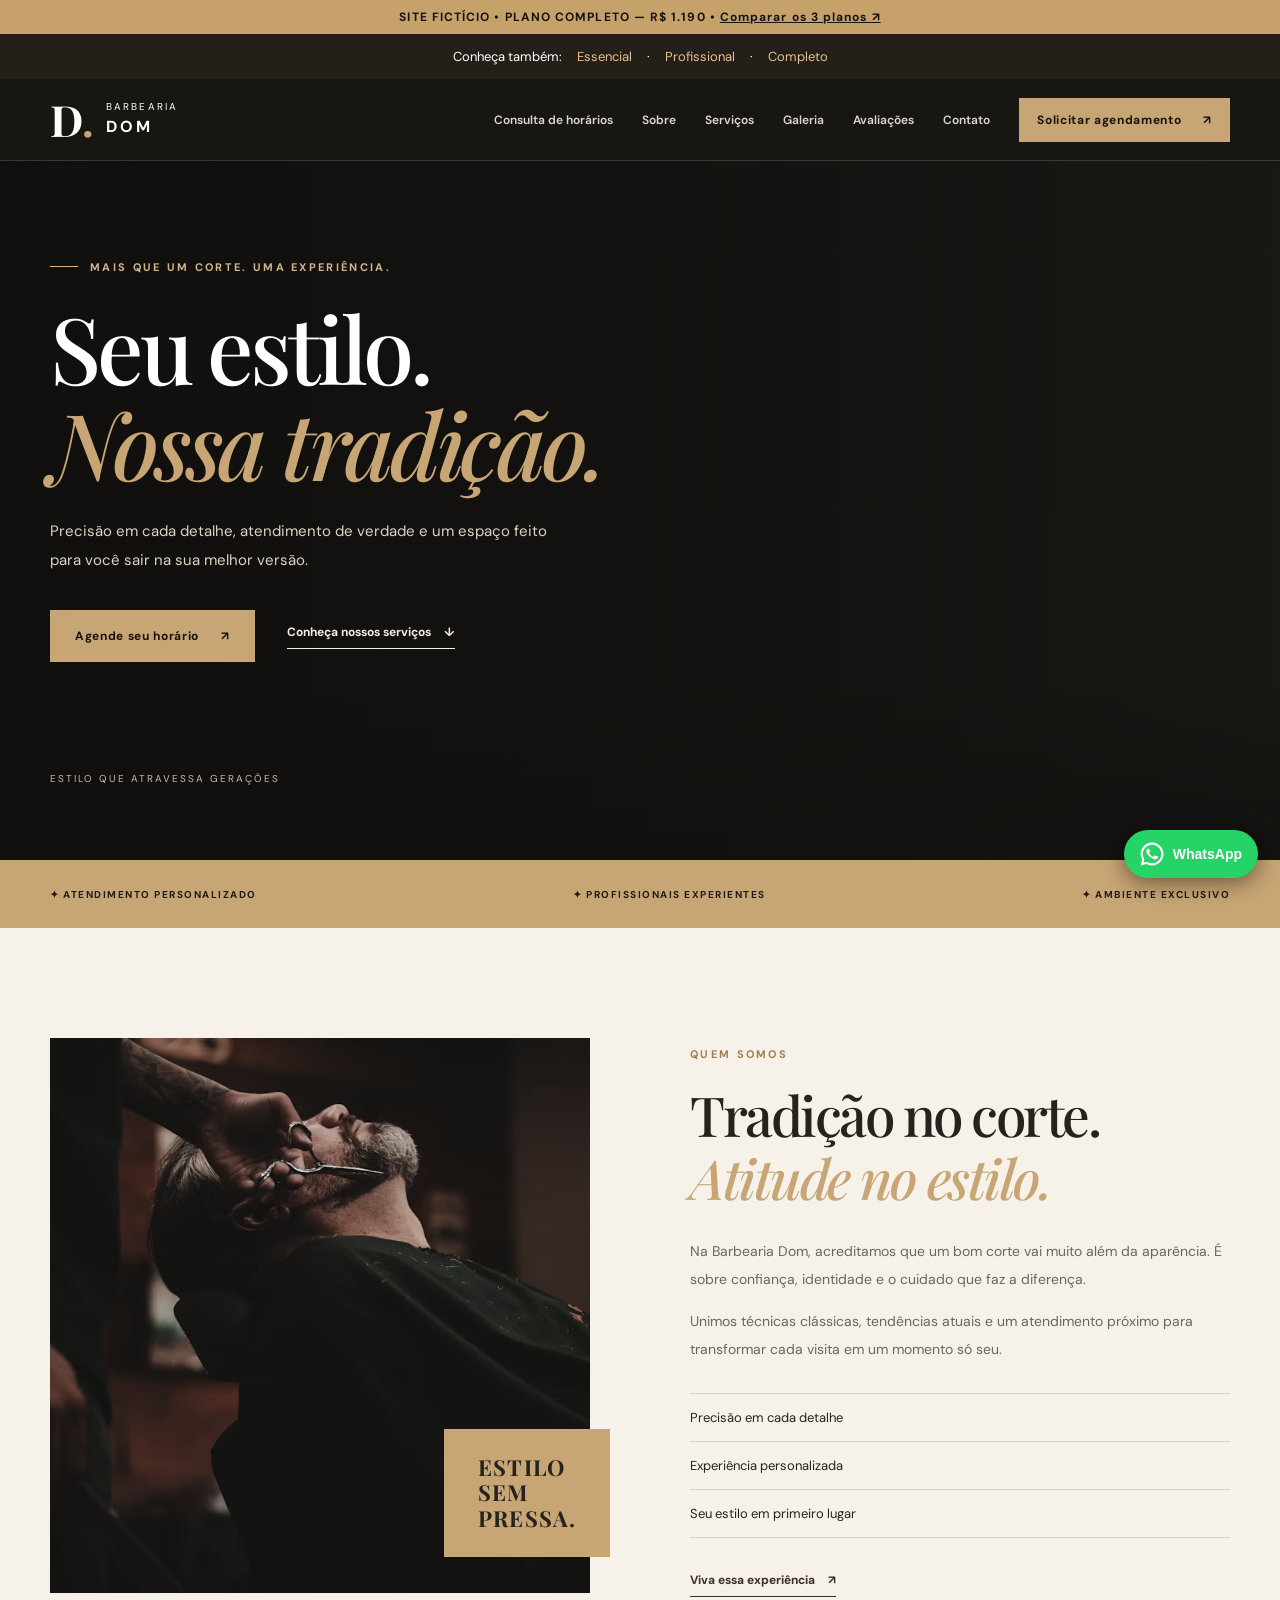
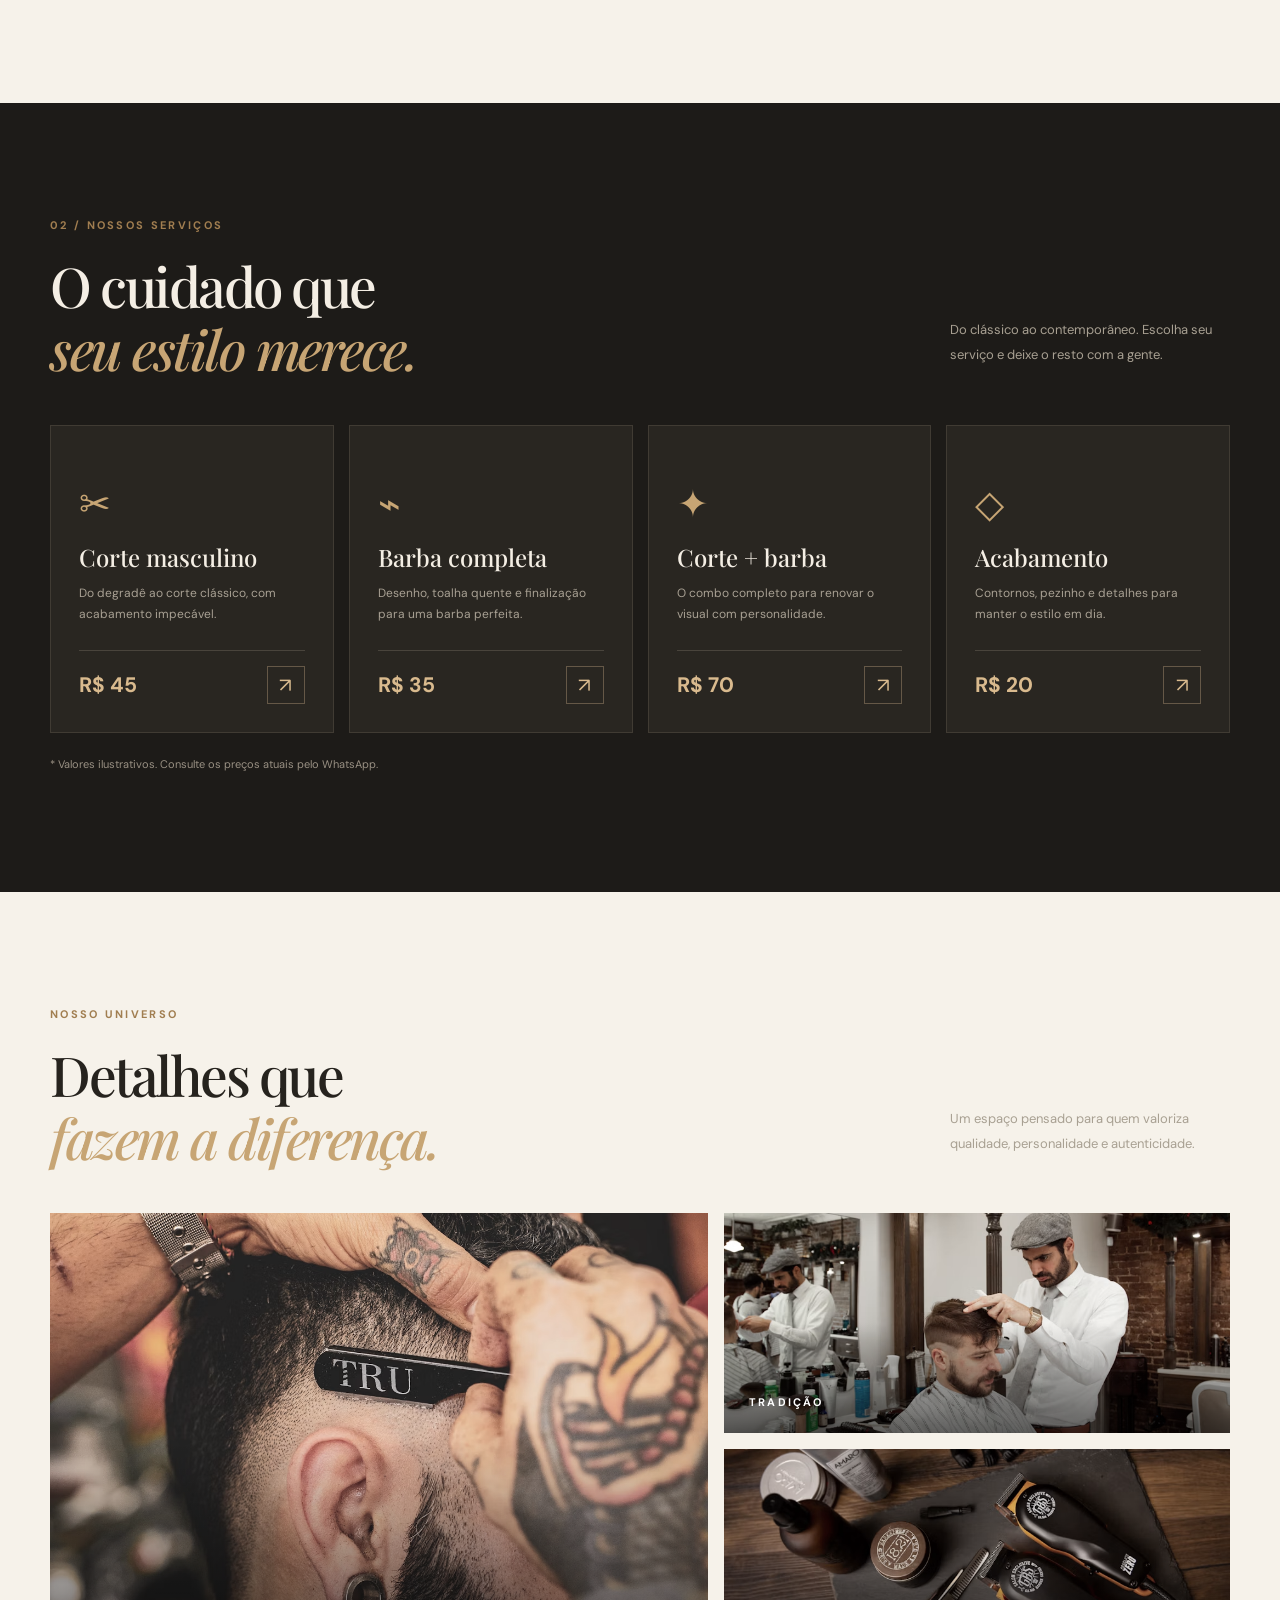
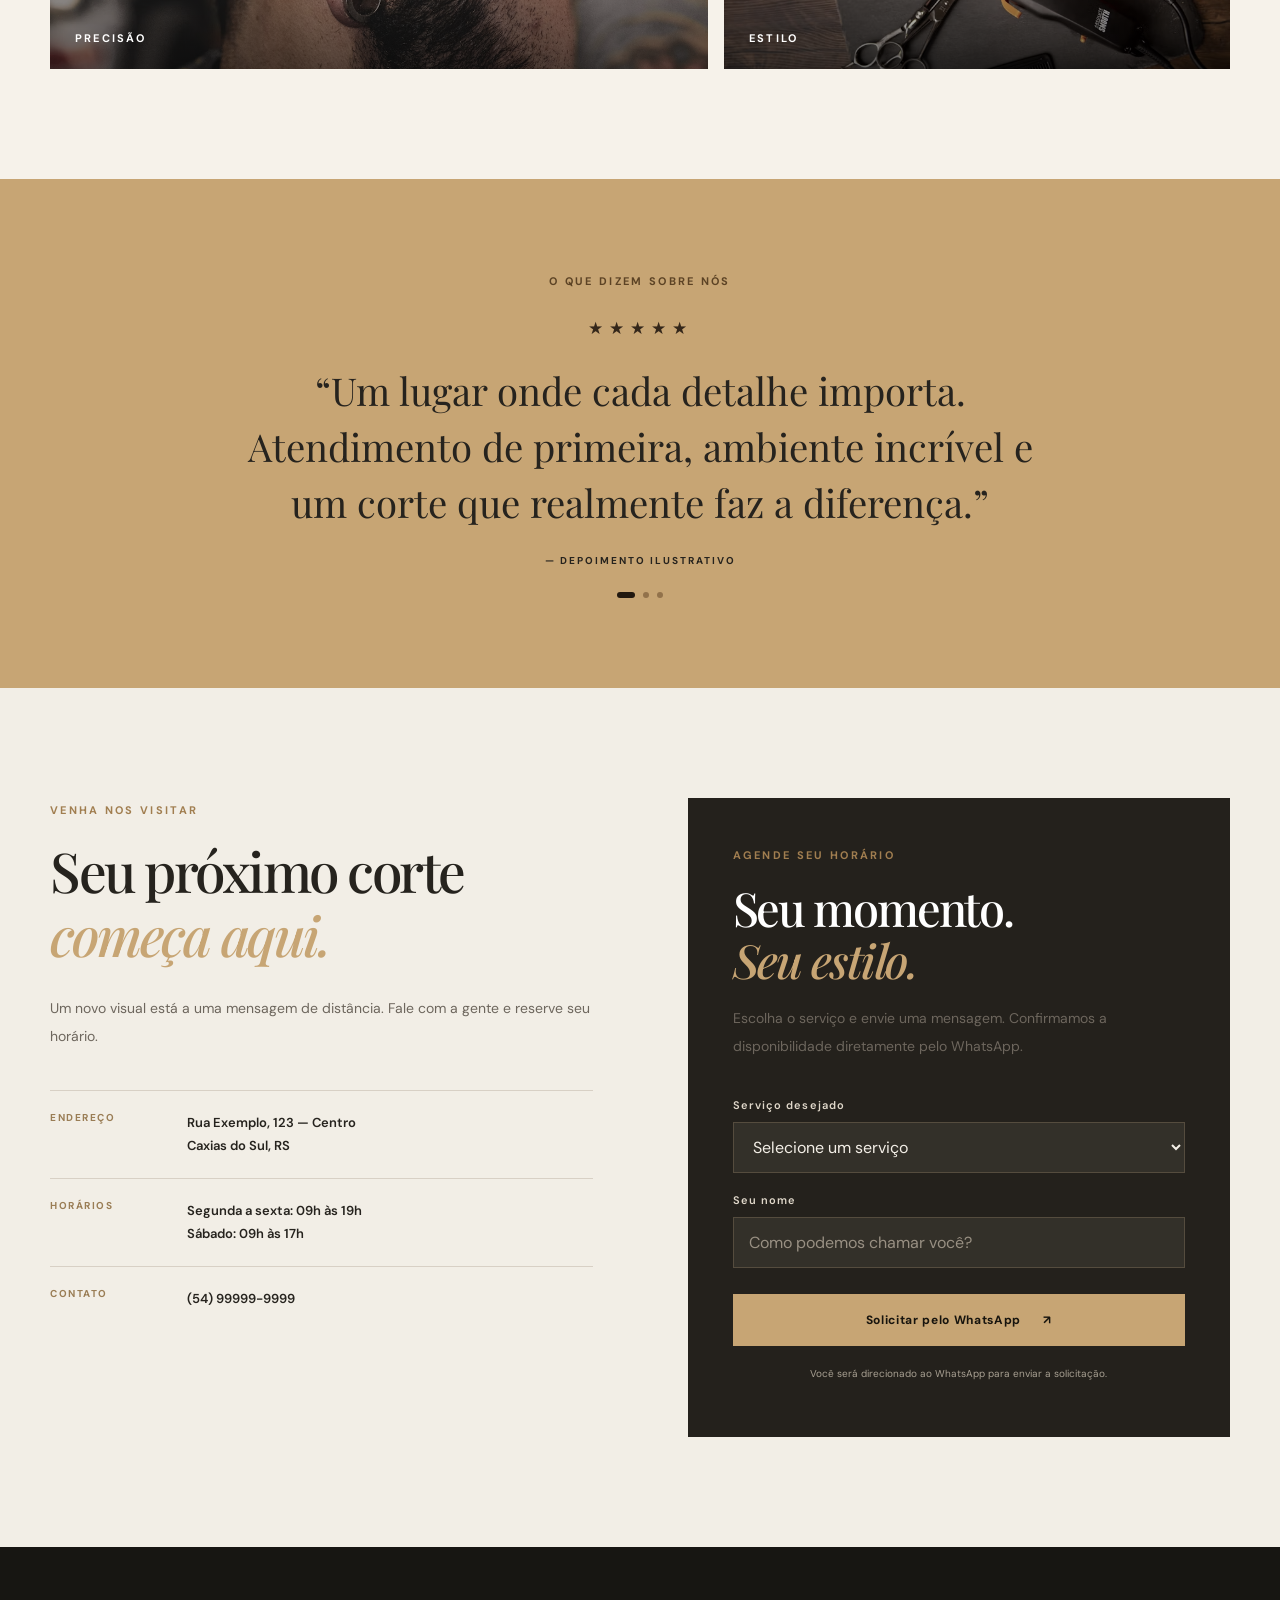
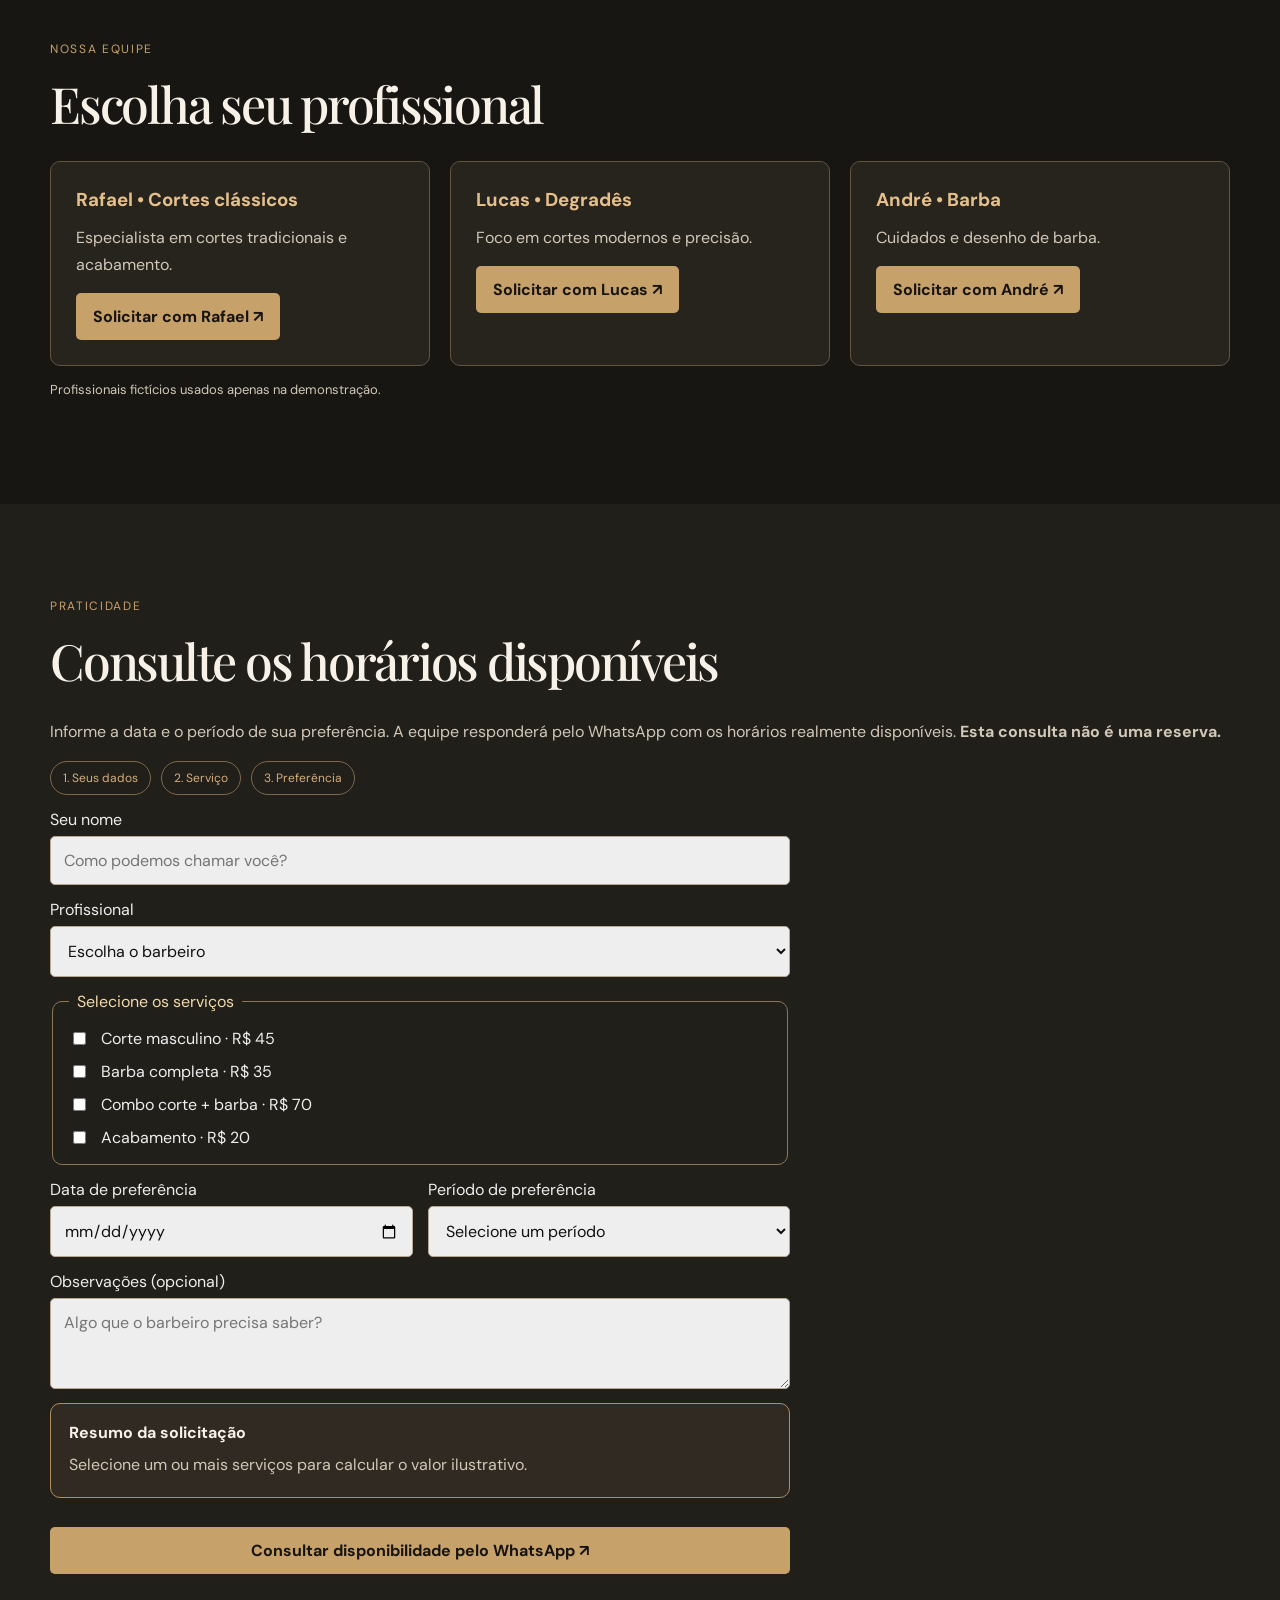
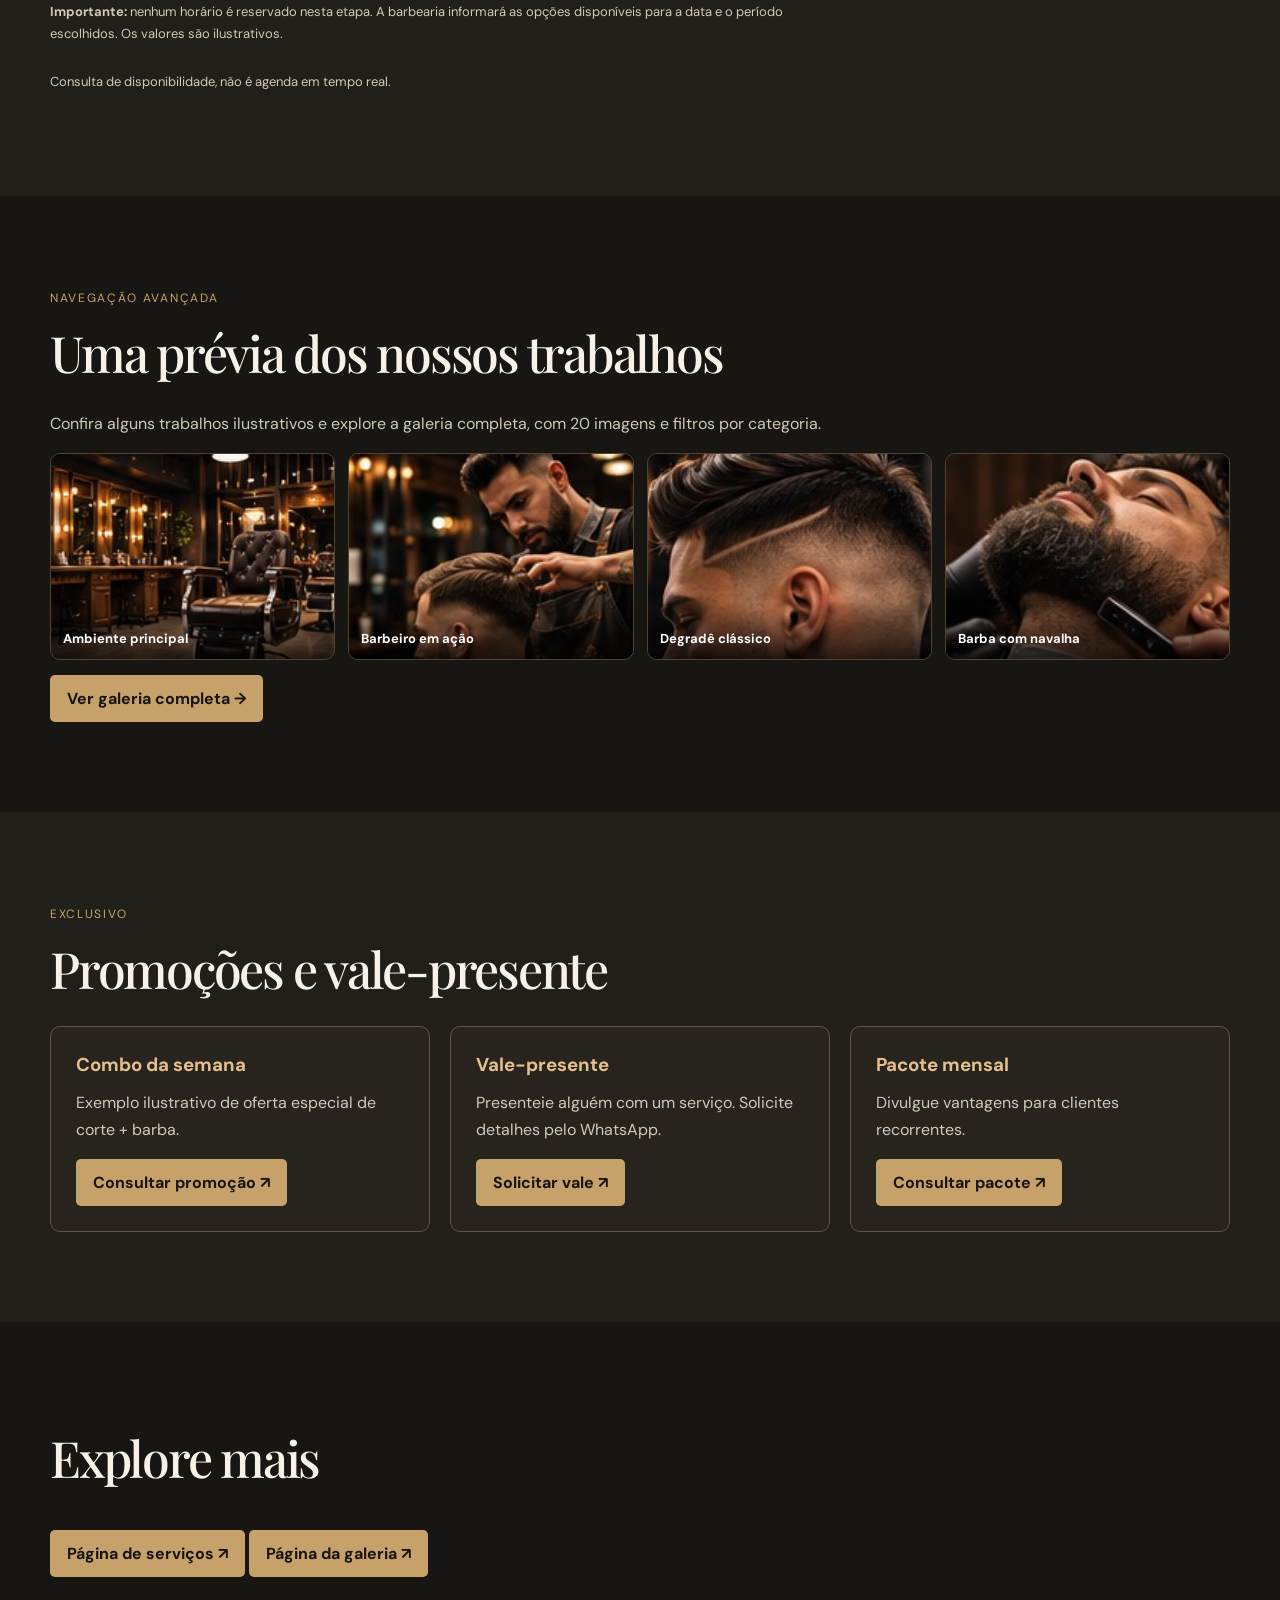
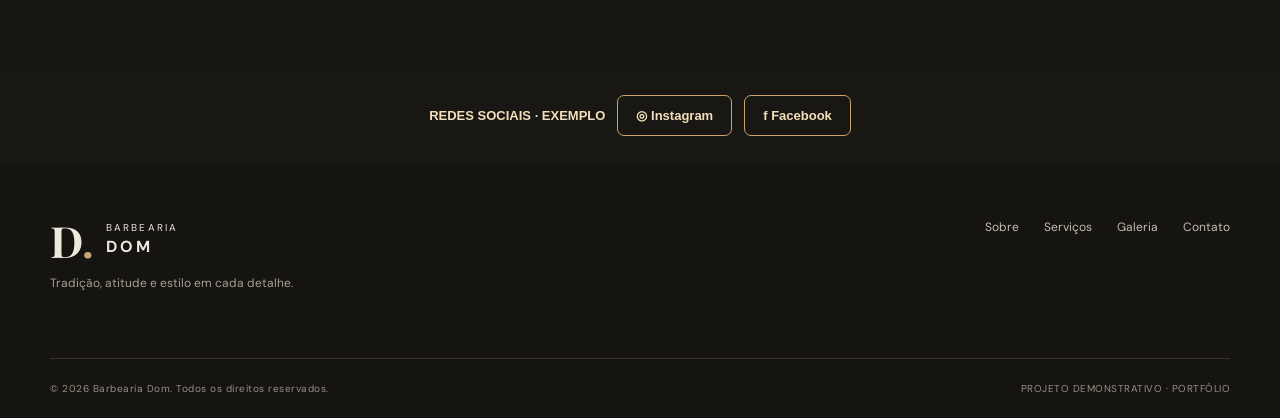
==== commit bf5b27d9: "Atualiza galerias e navegacao da Barbearia Dom V3" ====
--- a/completo/index.html
+++ b/completo/index.html
@@ -1,249 +1,727 @@
-<!DOCTYPE html>
+<!doctype html>
 
 <html lang="pt-BR">
-<head>
-<meta charset="utf-8"/>
-<meta content="width=device-width, initial-scale=1" name="viewport"/>
-<meta content="#151411" name="theme-color"/>
-<meta content="Barbearia Dom — cortes clássicos, barba e estilo em um ambiente exclusivo. Agende seu horário." name="description"/>
-<title>Barbearia Dom | Demonstração Completo</title>
-<link href="https://fonts.googleapis.com" rel="preconnect"/>
-<link crossorigin="" href="https://fonts.gstatic.com" rel="preconnect"/>
-<link href="https://fonts.googleapis.com/css2?family=DM+Sans:wght@400;500;600;700&amp;family=Playfair+Display:wght@500;600;700&amp;display=swap" rel="stylesheet"/>
-<link href="style.css" rel="stylesheet"/>
-<script defer="" src="script.js"></script>
-<link href="extras.css" rel="stylesheet"/><script defer="True" src="extras.js"></script><style>.social-demo{background:#191713;color:#f4dfbb;text-align:center;padding:28px 12px;display:flex;gap:12px;align-items:center;justify-content:center;flex-wrap:wrap;font:600 13px Arial}.social-demo button{background:transparent;border:1px solid #c9a16b;border-radius:7px;padding:12px 18px;color:#f4dfbb;cursor:pointer}.floating-wa{position:fixed;right:22px;bottom:22px;z-index:80;background:#25d366;color:#fff;display:flex;align-items:center;gap:9px;padding:12px 16px;border-radius:100px;font:700 14px Arial;text-decoration:none;box-shadow:0 5px 22px #0007}.floating-wa svg{width:24px;height:24px}.demo-modal{position:fixed;inset:0;background:#000b;display:grid;place-items:center;z-index:10001;padding:18px}.demo-modal>div{background:#26211b;border:1px solid #c7a16a;color:white;border-radius:12px;max-width:450px;padding:25px;line-height:1.6}.demo-modal button{background:#c7a16a;color:#17140f;border:0;padding:12px 22px;border-radius:6px;cursor:pointer}</style><script defer="" src="agendamento.js"></script><style>.booking-progress{display:flex;gap:10px;flex-wrap:wrap;color:#d5ae7c;font-size:12px}.booking-progress span{padding:8px 12px;border:1px solid #7e684c;border-radius:20px}.booking-services{border:1px solid #8b7657;border-radius:10px;padding:16px;display:grid;gap:12px}.booking-services legend{padding:0 8px;color:#f2d9ac}.booking-services label{display:flex;align-items:center;gap:12px}.booking-services input{width:auto;accent-color:#c7a16a}.booking-two{display:grid;grid-template-columns:1fr 1fr;gap:15px}.booking-summary{background:#302a22;border:1px solid #b28e5d;padding:18px;border-radius:10px}.booking-summary p{margin:8px 0 0;white-space:pre-line}@media(max-width:600px){.booking-two{grid-template-columns:1fr}}</style></head>
-<body><div class="demo-ribbon">SITE FICTÍCIO • PLANO COMPLETO — R$ 1.190 • <a href="../index.html">Comparar os 3 planos ↗</a></div><div class="site-plan-nav">Conheça também: <a href="../essencial/index.html">Essencial</a> · <a href="../profissional/index.html">Profissional</a> · <a href="../completo/index.html">Completo</a></div>
-<header class="header" id="inicio">
-<div class="container header-inner">
-<a aria-label="Barbearia Dom, início" class="brand" href="#inicio"><span class="brand-mark">D<span>.</span></span><span class="brand-text">BARBEARIA <strong>DOM</strong></span></a>
-<button aria-controls="menu" aria-expanded="false" aria-label="Abrir menu" class="menu-toggle">
-<span></span><span></span><span></span>
-</button>
-<nav aria-label="Navegação principal" class="nav" id="menu"><a href="#solicitacao">Consulta de horários</a>
-<a href="#sobre">Sobre</a><a href="#servicos">Serviços</a><a href="#galeria-filtrada">Galeria</a><a href="#avaliacoes">Avaliações</a><a href="#contato">Contato</a>
-<a class="btn btn-small" href="#agendar">Agendar horário <span aria-hidden="true">↗</span></a>
-</nav>
-</div>
-</header>
-<main>
-<section aria-labelledby="hero-title" class="hero">
-<div class="hero-photo"></div>
-<div class="hero-shade"></div>
-<div class="container hero-content">
-<span class="eyebrow"><span class="line"></span> MAIS QUE UM CORTE. UMA
-            EXPERIÊNCIA.</span>
-<h1 id="hero-title">Seu estilo.<br/><em>Nossa tradição.</em></h1>
-<p>
+  <head>
+    <meta charset="utf-8" />
+    <meta content="width=device-width, initial-scale=1" name="viewport" />
+    <meta content="#151411" name="theme-color" />
+    <meta
+      content="Barbearia Dom — cortes clássicos, barba e estilo em um ambiente exclusivo. Agende seu horário."
+      name="description"
+    />
+    <title>Barbearia Dom | Demonstração Completo</title>
+    <link href="https://fonts.googleapis.com" rel="preconnect" />
+    <link crossorigin="" href="https://fonts.gstatic.com" rel="preconnect" />
+    <link
+      href="https://fonts.googleapis.com/css2?family=DM+Sans:wght@400;500;600;700&amp;family=Playfair+Display:wght@500;600;700&amp;display=swap"
+      rel="stylesheet"
+    />
+    <link href="style.css" rel="stylesheet" />
+    <script defer="" src="script.js"></script>
+    <link href="extras.css" rel="stylesheet" />
+    <script defer="True" src="extras.js"></script>
+    <style>
+      .social-demo {
+        background: #191713;
+        color: #f4dfbb;
+        text-align: center;
+        padding: 28px 12px;
+        display: flex;
+        gap: 12px;
+        align-items: center;
+        justify-content: center;
+        flex-wrap: wrap;
+        font: 600 13px Arial;
+      }
+      .social-demo button {
+        background: transparent;
+        border: 1px solid #c9a16b;
+        border-radius: 7px;
+        padding: 12px 18px;
+        color: #f4dfbb;
+        cursor: pointer;
+      }
+      .floating-wa {
+        position: fixed;
+        right: 22px;
+        bottom: 22px;
+        z-index: 80;
+        background: #25d366;
+        color: #fff;
+        display: flex;
+        align-items: center;
+        gap: 9px;
+        padding: 12px 16px;
+        border-radius: 100px;
+        font: 700 14px Arial;
+        text-decoration: none;
+        box-shadow: 0 5px 22px #0007;
+      }
+      .floating-wa svg {
+        width: 24px;
+        height: 24px;
+      }
+      .demo-modal {
+        position: fixed;
+        inset: 0;
+        background: #000b;
+        display: grid;
+        place-items: center;
+        z-index: 10001;
+        padding: 18px;
+      }
+      .demo-modal > div {
+        background: #26211b;
+        border: 1px solid #c7a16a;
+        color: white;
+        border-radius: 12px;
+        max-width: 450px;
+        padding: 25px;
+        line-height: 1.6;
+      }
+      .demo-modal button {
+        background: #c7a16a;
+        color: #17140f;
+        border: 0;
+        padding: 12px 22px;
+        border-radius: 6px;
+        cursor: pointer;
+      }
+    </style>
+    <script defer="" src="agendamento.js"></script>
+    <style>
+      .booking-progress {
+        display: flex;
+        gap: 10px;
+        flex-wrap: wrap;
+        color: #d5ae7c;
+        font-size: 12px;
+      }
+      .booking-progress span {
+        padding: 8px 12px;
+        border: 1px solid #7e684c;
+        border-radius: 20px;
+      }
+      .booking-services {
+        border: 1px solid #8b7657;
+        border-radius: 10px;
+        padding: 16px;
+        display: grid;
+        gap: 12px;
+      }
+      .booking-services legend {
+        padding: 0 8px;
+        color: #f2d9ac;
+      }
+      .booking-services label {
+        display: flex;
+        align-items: center;
+        gap: 12px;
+      }
+      .booking-services input {
+        width: auto;
+        accent-color: #c7a16a;
+      }
+      .booking-two {
+        display: grid;
+        grid-template-columns: 1fr 1fr;
+        gap: 15px;
+      }
+      .booking-summary {
+        background: #302a22;
+        border: 1px solid #b28e5d;
+        padding: 18px;
+        border-radius: 10px;
+      }
+      .booking-summary p {
+        margin: 8px 0 0;
+        white-space: pre-line;
+      }
+      @media (max-width: 600px) {
+        .booking-two {
+          grid-template-columns: 1fr;
+        }
+      }
+    </style>
+  </head>
+  <body>
+    <div class="demo-ribbon">
+      SITE FICTÍCIO • PLANO COMPLETO — R$ 1.190 •
+      <a href="../index.html">Comparar os 3 planos ↗</a>
+    </div>
+    <div class="site-plan-nav">
+      Conheça também: <a href="../essencial/index.html">Essencial</a> ·
+      <a href="../profissional/index.html">Profissional</a> ·
+      <a href="../completo/index.html">Completo</a>
+    </div>
+    <header class="header" id="inicio">
+      <div class="container header-inner">
+        <a aria-label="Barbearia Dom, início" class="brand" href="#inicio"
+          ><span class="brand-mark">D<span>.</span></span
+          ><span class="brand-text">BARBEARIA <strong>DOM</strong></span></a
+        >
+        <button
+          aria-controls="menu"
+          aria-expanded="false"
+          aria-label="Abrir menu"
+          class="menu-toggle"
+        >
+          <span></span><span></span><span></span>
+        </button>
+        <nav aria-label="Navegação principal" class="nav" id="menu">
+          <a href="#solicitacao">Consulta de horários</a>
+          <a href="#sobre">Sobre</a><a href="#servicos">Serviços</a
+          ><a href="galeria.html">Galeria</a><a href="#avaliacoes">Avaliações</a
+          ><a href="#contato">Contato</a>
+          <a class="btn btn-small" href="#solicitacao"
+            >Solicitar agendamento <span aria-hidden="true">↗</span></a
+          >
+        </nav>
+      </div>
+    </header>
+    <main>
+      <section aria-labelledby="hero-title" class="hero">
+        <div class="hero-photo"></div>
+        <div class="hero-shade"></div>
+        <div class="container hero-content">
+          <span class="eyebrow"
+            ><span class="line"></span> MAIS QUE UM CORTE. UMA
+            EXPERIÊNCIA.</span
+          >
+          <h1 id="hero-title">Seu estilo.<br /><em>Nossa tradição.</em></h1>
+          <p>
             Precisão em cada detalhe, atendimento de verdade e um espaço feito
             para você sair na sua melhor versão.
           </p>
-<div class="hero-actions">
-<a class="btn" href="#agendar">Agende seu horário <span aria-hidden="true">↗</span></a><a class="text-link" href="#servicos">Conheça nossos serviços <span aria-hidden="true">↓</span></a>
-</div>
-<div class="hero-bottom">
-<span>ESTILO QUE ATRAVESSA GERAÇÕES</span>
-</div>
-</div>
-</section>
-<div class="highlights">
-<div class="container highlights-inner">
-<span>✦ ATENDIMENTO PERSONALIZADO</span><span>✦ PROFISSIONAIS EXPERIENTES</span><span>✦ AMBIENTE EXCLUSIVO</span>
-</div>
-</div>
-<section class="section about" id="sobre">
-<div class="container about-grid">
-<div class="about-image">
-<img alt="Barbeiro trabalhando com atenção aos detalhes" loading="lazy" src="imagens/sobre.jpg"/>
-<div class="image-stamp">ESTILO<br/>SEM<br/>PRESSA.</div>
-</div>
-<div class="about-copy">
-<span class="eyebrow">QUEM SOMOS</span>
-<h2>Tradição no corte.<br/><em>Atitude no estilo.</em></h2>
-<p>
+          <div class="hero-actions">
+            <a class="btn" href="#agendar"
+              >Agende seu horário <span aria-hidden="true">↗</span></a
+            ><a class="text-link" href="#servicos"
+              >Conheça nossos serviços <span aria-hidden="true">↓</span></a
+            >
+          </div>
+          <div class="hero-bottom">
+            <span>ESTILO QUE ATRAVESSA GERAÇÕES</span>
+          </div>
+        </div>
+      </section>
+      <div class="highlights">
+        <div class="container highlights-inner">
+          <span>✦ ATENDIMENTO PERSONALIZADO</span
+          ><span>✦ PROFISSIONAIS EXPERIENTES</span
+          ><span>✦ AMBIENTE EXCLUSIVO</span>
+        </div>
+      </div>
+      <section class="section about" id="sobre">
+        <div class="container about-grid">
+          <div class="about-image">
+            <img
+              alt="Barbeiro trabalhando com atenção aos detalhes"
+              loading="lazy"
+              src="imagens/sobre.jpg"
+            />
+            <div class="image-stamp">ESTILO<br />SEM<br />PRESSA.</div>
+          </div>
+          <div class="about-copy">
+            <span class="eyebrow">QUEM SOMOS</span>
+            <h2>Tradição no corte.<br /><em>Atitude no estilo.</em></h2>
+            <p>
               Na Barbearia Dom, acreditamos que um bom corte vai muito além da
               aparência. É sobre confiança, identidade e o cuidado que faz a
               diferença.
             </p>
-<p>
+            <p>
               Unimos técnicas clássicas, tendências atuais e um atendimento
               próximo para transformar cada visita em um momento só seu.
             </p>
-<div class="about-features">
-<div>
-<span>Precisão em cada detalhe</span>
-</div>
-<div>
-<span>Experiência personalizada</span>
-</div>
-<div>
-<span>Seu estilo em primeiro lugar</span>
-</div>
-</div>
-<a class="text-link dark" href="#agendar">Viva essa experiência <span aria-hidden="true">↗</span></a>
-</div>
-</div>
-</section>
-<section class="section services" id="servicos">
-<div class="container">
-<div class="section-heading">
-<div>
-<span class="eyebrow">02 / NOSSOS SERVIÇOS</span>
-<h2>O cuidado que<br/><em>seu estilo merece.</em></h2>
-</div>
-<p>
+            <div class="about-features">
+              <div>
+                <span>Precisão em cada detalhe</span>
+              </div>
+              <div>
+                <span>Experiência personalizada</span>
+              </div>
+              <div>
+                <span>Seu estilo em primeiro lugar</span>
+              </div>
+            </div>
+            <a class="text-link dark" href="#agendar"
+              >Viva essa experiência <span aria-hidden="true">↗</span></a
+            >
+          </div>
+        </div>
+      </section>
+      <section class="section services" id="servicos">
+        <div class="container">
+          <div class="section-heading">
+            <div>
+              <span class="eyebrow">02 / NOSSOS SERVIÇOS</span>
+              <h2>O cuidado que<br /><em>seu estilo merece.</em></h2>
+            </div>
+            <p>
               Do clássico ao contemporâneo. Escolha seu serviço e deixe o resto
               com a gente.
             </p>
-</div>
-<div class="services-grid">
-<article class="service">
-<div class="service-icon">✂</div>
-<h3>Corte masculino</h3>
-<p>Do degradê ao corte clássico, com acabamento impecável.</p>
-<div class="service-footer">
-<strong>R$ 45</strong><button aria-label="Agendar corte masculino" class="service-book" data-service="Corte masculino">
+          </div>
+          <div class="services-grid">
+            <article class="service">
+              <div class="service-icon">✂</div>
+              <h3>Corte masculino</h3>
+              <p>Do degradê ao corte clássico, com acabamento impecável.</p>
+              <div class="service-footer">
+                <strong>R$ 45</strong
+                ><button
+                  aria-label="Agendar corte masculino"
+                  class="service-book"
+                  data-service="Corte masculino"
+                >
                   ↗
                 </button>
-</div>
-</article>
-<article class="service">
-<div class="service-icon">⌁</div>
-<h3>Barba completa</h3>
-<p>
+              </div>
+            </article>
+            <article class="service">
+              <div class="service-icon">⌁</div>
+              <h3>Barba completa</h3>
+              <p>
                 Desenho, toalha quente e finalização para uma barba perfeita.
               </p>
-<div class="service-footer">
-<strong>R$ 35</strong><button aria-label="Agendar barba completa" class="service-book" data-service="Barba completa">
+              <div class="service-footer">
+                <strong>R$ 35</strong
+                ><button
+                  aria-label="Agendar barba completa"
+                  class="service-book"
+                  data-service="Barba completa"
+                >
                   ↗
                 </button>
-</div>
-</article>
-<article class="service">
-<div class="service-icon">✦</div>
-<h3>Corte + barba</h3>
-<p>O combo completo para renovar o visual com personalidade.</p>
-<div class="service-footer">
-<strong>R$ 70</strong><button aria-label="Agendar corte e barba" class="service-book" data-service="Corte e barba">
+              </div>
+            </article>
+            <article class="service">
+              <div class="service-icon">✦</div>
+              <h3>Corte + barba</h3>
+              <p>O combo completo para renovar o visual com personalidade.</p>
+              <div class="service-footer">
+                <strong>R$ 70</strong
+                ><button
+                  aria-label="Agendar corte e barba"
+                  class="service-book"
+                  data-service="Corte e barba"
+                >
                   ↗
                 </button>
-</div>
-</article>
-<article class="service">
-<div class="service-icon">◇</div>
-<h3>Acabamento</h3>
-<p>Contornos, pezinho e detalhes para manter o estilo em dia.</p>
-<div class="service-footer">
-<strong>R$ 20</strong><button aria-label="Agendar acabamento" class="service-book" data-service="Acabamento">
+              </div>
+            </article>
+            <article class="service">
+              <div class="service-icon">◇</div>
+              <h3>Acabamento</h3>
+              <p>Contornos, pezinho e detalhes para manter o estilo em dia.</p>
+              <div class="service-footer">
+                <strong>R$ 20</strong
+                ><button
+                  aria-label="Agendar acabamento"
+                  class="service-book"
+                  data-service="Acabamento"
+                >
                   ↗
                 </button>
-</div>
-</article>
-</div>
-<p class="services-note">
+              </div>
+            </article>
+          </div>
+          <p class="services-note">
             * Valores ilustrativos. Consulte os preços atuais pelo WhatsApp.
           </p>
-</div>
-</section>
-<section class="section gallery" id="galeria">
-<div class="container">
-<div class="section-heading">
-<div>
-<span class="eyebrow">NOSSO UNIVERSO</span>
-<h2>Detalhes que<br/><em>fazem a diferença.</em></h2>
-</div>
-<p>
+        </div>
+      </section>
+      <section class="section gallery" id="galeria">
+        <div class="container">
+          <div class="section-heading">
+            <div>
+              <span class="eyebrow">NOSSO UNIVERSO</span>
+              <h2>Detalhes que<br /><em>fazem a diferença.</em></h2>
+            </div>
+            <p>
               Um espaço pensado para quem valoriza qualidade, personalidade e
               autenticidade.
             </p>
-</div>
-<div class="gallery-grid">
-<div class="gallery-item gallery-large">
-<img alt="Barbeiro realizando corte masculino" loading="lazy" src="imagens/galeria-1.jpg"/><span>PRECISÃO</span>
-</div>
-<div class="gallery-item">
-<img alt="Detalhes de uma barbearia" loading="lazy" src="imagens/galeria-3.jpg"/><span>TRADIÇÃO</span>
-</div>
-<div class="gallery-item">
-<img alt="Equipamentos e ambiente de barbearia" loading="lazy" src="imagens/galeria-2.jpg"/><span>ESTILO</span>
-</div>
-</div>
-</div>
-</section>
-<section class="quote-section" id="avaliacoes">
-<div class="container quote-inner">
-<span class="eyebrow">O QUE DIZEM SOBRE NÓS</span>
-<div aria-label="5 estrelas" class="stars">★★★★★</div>
-<blockquote>
+          </div>
+          <div class="gallery-grid">
+            <div class="gallery-item gallery-large">
+              <img
+                alt="Barbeiro realizando corte masculino"
+                loading="lazy"
+                src="imagens/galeria-1.jpg"
+              /><span>PRECISÃO</span>
+            </div>
+            <div class="gallery-item">
+              <img
+                alt="Detalhes de uma barbearia"
+                loading="lazy"
+                src="imagens/galeria-3.jpg"
+              /><span>TRADIÇÃO</span>
+            </div>
+            <div class="gallery-item">
+              <img
+                alt="Equipamentos e ambiente de barbearia"
+                loading="lazy"
+                src="imagens/galeria-2.jpg"
+              /><span>ESTILO</span>
+            </div>
+          </div>
+        </div>
+      </section>
+      <section class="quote-section" id="avaliacoes">
+        <div class="container quote-inner">
+          <span class="eyebrow">O QUE DIZEM SOBRE NÓS</span>
+          <div aria-label="5 estrelas" class="stars">★★★★★</div>
+          <blockquote>
             “Um lugar onde cada detalhe importa. Atendimento de primeira,
             ambiente incrível e um corte que realmente faz a diferença.”
           </blockquote>
-<p>— DEPOIMENTO ILUSTRATIVO</p>
-<div aria-hidden="true" class="quote-dots">
-<span class="active"></span><span></span><span></span>
-</div>
-</div>
-</section>
-<section class="section contact" id="contato">
-<div class="container contact-grid">
-<div>
-<span class="eyebrow">VENHA NOS VISITAR</span>
-<h2>Seu próximo corte<br/><em>começa aqui.</em></h2>
-<p>
+          <p>— DEPOIMENTO ILUSTRATIVO</p>
+          <div aria-hidden="true" class="quote-dots">
+            <span class="active"></span><span></span><span></span>
+          </div>
+        </div>
+      </section>
+      <section class="section contact" id="contato">
+        <div class="container contact-grid">
+          <div>
+            <span class="eyebrow">VENHA NOS VISITAR</span>
+            <h2>Seu próximo corte<br /><em>começa aqui.</em></h2>
+            <p>
               Um novo visual está a uma mensagem de distância. Fale com a gente
               e reserve seu horário.
             </p>
-<div class="contact-list">
-<div>
-<span>ENDEREÇO</span><strong>Rua Exemplo, 123 — Centro<br/>Caxias do Sul, RS</strong>
-</div>
-<div>
-<span>HORÁRIOS</span><strong>Segunda a sexta: 09h às 19h<br/>Sábado: 09h às 17h</strong>
-</div>
-<div>
-<span>CONTATO</span><strong id="phone-display">(54) 99999-9999</strong>
-</div>
-</div>
-</div>
-<div class="booking-card" id="agendar">
-<span class="eyebrow">AGENDE SEU HORÁRIO</span>
-<h3>Seu momento.<br/><em>Seu estilo.</em></h3>
-<p>
+            <div class="contact-list">
+              <div>
+                <span>ENDEREÇO</span
+                ><strong
+                  >Rua Exemplo, 123 — Centro<br />Caxias do Sul, RS</strong
+                >
+              </div>
+              <div>
+                <span>HORÁRIOS</span
+                ><strong
+                  >Segunda a sexta: 09h às 19h<br />Sábado: 09h às 17h</strong
+                >
+              </div>
+              <div>
+                <span>CONTATO</span
+                ><strong id="phone-display">(54) 99999-9999</strong>
+              </div>
+            </div>
+          </div>
+          <div class="booking-card" id="agendar">
+            <span class="eyebrow">AGENDE SEU HORÁRIO</span>
+            <h3>Seu momento.<br /><em>Seu estilo.</em></h3>
+            <p>
               Escolha o serviço e envie uma mensagem. Confirmamos a
               disponibilidade diretamente pelo WhatsApp.
             </p>
-<form id="booking-form">
-<label for="booking-service">Serviço desejado</label><select id="booking-service" required="">
-<option value="">Selecione um serviço</option>
-<option>Corte masculino</option>
-<option>Barba completa</option>
-<option>Corte e barba</option>
-<option>Acabamento</option></select><label for="booking-name">Seu nome</label><input id="booking-name" maxlength="80" placeholder="Como podemos chamar você?" required="" type="text"/><button class="btn" type="submit">
+            <form id="booking-form">
+              <label for="booking-service">Serviço desejado</label
+              ><select id="booking-service" required="">
+                <option value="">Selecione um serviço</option>
+                <option>Corte masculino</option>
+                <option>Barba completa</option>
+                <option>Corte e barba</option>
+                <option>Acabamento</option></select
+              ><label for="booking-name">Seu nome</label
+              ><input
+                id="booking-name"
+                maxlength="80"
+                placeholder="Como podemos chamar você?"
+                required=""
+                type="text"
+              /><button class="btn" type="submit">
                 Solicitar pelo WhatsApp <span aria-hidden="true">↗</span>
-</button>
-<p class="booking-hint">
+              </button>
+              <p class="booking-hint">
                 Você será direcionado ao WhatsApp para enviar a solicitação.
               </p>
-</form>
-</div>
-</div>
-</section>
-<section class="extra-section" id="equipe"><div class="container"><span class="plan-tag">NOSSA EQUIPE</span><h2>Escolha seu profissional</h2><div class="extra-grid"><article class="extra-card"><h3>Rafael • Cortes clássicos</h3><p>Especialista em cortes tradicionais e acabamento.</p><button data-demo-action="">Solicitar com Rafael ↗</button></article><article class="extra-card"><h3>Lucas • Degradês</h3><p>Foco em cortes modernos e precisão.</p><button data-demo-action="">Solicitar com Lucas ↗</button></article><article class="extra-card"><h3>André • Barba</h3><p>Cuidados e desenho de barba.</p><button data-demo-action="">Solicitar com André ↗</button></article></div><p class="notice">Profissionais fictícios usados apenas na demonstração.</p></div></section><section class="extra-section" id="solicitacao"><div class="container"><span class="plan-tag">PRATICIDADE</span><h2>Consulte os horários disponíveis</h2><p>Informe a data e o período de sua preferência. A equipe responderá pelo WhatsApp com os horários realmente disponíveis. <strong>Esta consulta não é uma reserva.</strong></p><form class="extra-form" id="advanced-form"><div class="booking-progress"><span>1. Seus dados</span><span>2. Serviço</span><span>3. Preferência</span></div><label>Seu nome<input autocomplete="name" maxlength="80" name="nome" placeholder="Como podemos chamar você?" required=""/></label><label>Profissional<select name="profissional" required=""><option value="">Escolha o barbeiro</option><option>Rafael — cortes clássicos</option><option>Lucas — degradês</option><option>André — barba</option><option>Sem preferência</option></select></label><fieldset class="booking-services"><legend>Selecione os serviços</legend><label><input data-price="45" name="servicos" type="checkbox" value="Corte masculino"/> Corte masculino · R$ 45</label><label><input data-price="35" name="servicos" type="checkbox" value="Barba completa"/> Barba completa · R$ 35</label><label><input data-price="70" name="servicos" type="checkbox" value="Corte + barba (combo)"/> Combo corte + barba · R$ 70</label><label><input data-price="20" name="servicos" type="checkbox" value="Acabamento"/> Acabamento · R$ 20</label></fieldset><div class="booking-two"><label>Data de preferência<input name="data" required="" type="date"/></label><label>Período de preferência<select name="periodo" required=""><option value="">Selecione um período</option><option>Manhã</option><option>Tarde</option><option>Noite</option><option>Qualquer período</option></select></label></div><label>Observações (opcional)<textarea maxlength="300" name="observacoes" placeholder="Algo que o barbeiro precisa saber?" rows="3"></textarea></label><div aria-live="polite" class="booking-summary"><strong>Resumo da solicitação</strong><p id="booking-preview">Selecione um ou mais serviços para calcular o valor ilustrativo.</p></div><button class="extra-btn" type="submit">Consultar disponibilidade pelo WhatsApp ↗</button><p class="notice"><strong>Importante:</strong> nenhum horário é reservado nesta etapa. A barbearia informará as opções disponíveis para a data e o período escolhidos. Os valores são ilustrativos.</p></form><p class="notice">Consulta de disponibilidade, não é agenda em tempo real.</p></div></section><section class="extra-section" id="galeria-filtrada"><div class="container"><span class="plan-tag">NAVEGAÇÃO AVANÇADA</span><h2>Galeria por categoria</h2><div class="filters"><button class="active" data-gallery-filter="todos">Todas</button><button data-gallery-filter="cortes">Cortes</button><button data-gallery-filter="ambiente">Ambiente</button></div><div class="extra-gallery"><button data-category="cortes" data-lightbox-image="imagens/galeria-1.jpg"><img alt="Corte masculino" loading="lazy" src="imagens/galeria-1.jpg"/></button><button data-category="ambiente" data-lightbox-image="imagens/galeria-2.jpg"><img alt="Ambiente" loading="lazy" src="imagens/galeria-2.jpg"/></button><button data-category="ambiente" data-lightbox-image="imagens/galeria-3.jpg"><img alt="Ferramentas" loading="lazy" src="imagens/galeria-3.jpg"/></button></div></div></section><section class="extra-section" id="promocoes"><div class="container"><span class="plan-tag">EXCLUSIVO</span><h2>Promoções e vale-presente</h2><div class="extra-grid"><article class="extra-card"><h3>Combo da semana</h3><p>Exemplo ilustrativo de oferta especial de corte + barba.</p><button data-demo-action="">Consultar promoção ↗</button></article><article class="extra-card"><h3>Vale-presente</h3><p>Presenteie alguém com um serviço. Solicite detalhes pelo WhatsApp.</p><button data-demo-action="">Solicitar vale ↗</button></article><article class="extra-card"><h3>Pacote mensal</h3><p>Divulgue vantagens para clientes recorrentes.</p><button data-demo-action="">Consultar pacote ↗</button></article></div></div></section><section class="extra-section"><div class="container"><h2>Explore mais</h2><a class="extra-btn" href="servicos.html">Página de serviços ↗</a> <a class="extra-btn" href="galeria.html">Página da galeria ↗</a></div></section></main>
-<div class="social-demo"><span>REDES SOCIAIS · EXEMPLO</span> <button data-social="Instagram" type="button">◎ Instagram</button> <button data-social="Facebook" type="button">f Facebook</button></div><footer class="footer">
-<div class="container footer-top">
-<div>
-<a class="brand" href="#inicio"><span class="brand-mark">D<span>.</span></span><span class="brand-text">BARBEARIA <strong>DOM</strong></span></a>
-<p>Tradição, atitude e estilo em cada detalhe.</p>
-</div>
-<div class="footer-links">
-<a href="#sobre">Sobre</a><a href="#servicos">Serviços</a><a href="#galeria-filtrada">Galeria</a><a href="#contato">Contato</a>
-</div>
-</div>
-<div class="container footer-bottom">
-<span>© <span id="year"></span> Barbearia Dom. Todos os direitos
-          reservados.</span><span>PROJETO DEMONSTRATIVO · PORTFÓLIO</span>
-</div>
-</footer>
-<a aria-label="Solicitar atendimento pelo WhatsApp" class="floating-wa" href="#agendar"><svg aria-hidden="true" viewbox="0 0 32 32"><path d="M16 .8A15.1 15.1 0 0 0 3 23.6L.8 31.2l7.8-2A15.2 15.2 0 1 0 16 .8Zm0 27.5a12.3 12.3 0 0 1-6.2-1.7l-.5-.3-4.6 1.2 1.2-4.5-.3-.5A12.3 12.3 0 1 1 16 28.3Zm6.8-9.2c-.4-.2-2.3-1.1-2.7-1.2-.3-.1-.6-.2-.8.2-.3.4-1 1.2-1.2 1.5-.2.2-.4.3-.8.1-.4-.2-1.6-.6-3-1.9-1.1-1-1.9-2.2-2.1-2.6-.2-.4 0-.6.2-.8l.6-.7.4-.6c.1-.2 0-.5 0-.7l-1.2-2.9c-.3-.7-.6-.6-.8-.6h-.7c-.3 0-.7.1-1 .5-.4.4-1.3 1.3-1.3 3.1s1.4 3.6 1.6 3.8c.2.2 2.7 4.1 6.6 5.7 3.2 1.3 3.9 1.1 4.6 1 .7-.1 2.3-1 2.6-2 .3-.9.3-1.7.2-1.9-.1-.2-.3-.3-.7-.5Z" fill="currentColor"></path></svg><span>WhatsApp</span></a>
-<script>document.querySelectorAll('[data-social]').forEach(b=>b.addEventListener('click',()=>{const modal=document.createElement('div');modal.className='demo-modal';modal.innerHTML='<div role="dialog" aria-modal="true"><h3>Rede social demonstrativa</h3><p>Este é um site fictício. No projeto contratado, o botão abrirá o perfil real do estabelecimento.</p><button>Entendi</button></div>';document.body.append(modal);modal.querySelector('button').onclick=()=>modal.remove();modal.onclick=e=>{if(e.target===modal)modal.remove()}}));</script></body>
+            </form>
+          </div>
+        </div>
+      </section>
+      <section class="extra-section" id="equipe">
+        <div class="container">
+          <span class="plan-tag">NOSSA EQUIPE</span>
+          <h2>Escolha seu profissional</h2>
+          <div class="extra-grid">
+            <article class="extra-card">
+              <h3>Rafael • Cortes clássicos</h3>
+              <p>Especialista em cortes tradicionais e acabamento.</p>
+              <button data-demo-action="">Solicitar com Rafael ↗</button>
+            </article>
+            <article class="extra-card">
+              <h3>Lucas • Degradês</h3>
+              <p>Foco em cortes modernos e precisão.</p>
+              <button data-demo-action="">Solicitar com Lucas ↗</button>
+            </article>
+            <article class="extra-card">
+              <h3>André • Barba</h3>
+              <p>Cuidados e desenho de barba.</p>
+              <button data-demo-action="">Solicitar com André ↗</button>
+            </article>
+          </div>
+          <p class="notice">
+            Profissionais fictícios usados apenas na demonstração.
+          </p>
+        </div>
+      </section>
+      <section class="extra-section" id="solicitacao">
+        <div class="container">
+          <span class="plan-tag">PRATICIDADE</span>
+          <h2>Consulte os horários disponíveis</h2>
+          <p>
+            Informe a data e o período de sua preferência. A equipe responderá
+            pelo WhatsApp com os horários realmente disponíveis.
+            <strong>Esta consulta não é uma reserva.</strong>
+          </p>
+          <form class="extra-form" id="advanced-form">
+            <div class="booking-progress">
+              <span>1. Seus dados</span><span>2. Serviço</span
+              ><span>3. Preferência</span>
+            </div>
+            <label
+              >Seu nome<input
+                autocomplete="name"
+                maxlength="80"
+                name="nome"
+                placeholder="Como podemos chamar você?"
+                required="" /></label
+            ><label
+              >Profissional<select name="profissional" required="">
+                <option value="">Escolha o barbeiro</option>
+                <option>Rafael — cortes clássicos</option>
+                <option>Lucas — degradês</option>
+                <option>André — barba</option>
+                <option>Sem preferência</option>
+              </select></label
+            >
+            <fieldset class="booking-services">
+              <legend>Selecione os serviços</legend>
+              <label
+                ><input
+                  data-price="45"
+                  name="servicos"
+                  type="checkbox"
+                  value="Corte masculino"
+                />
+                Corte masculino · R$ 45</label
+              ><label
+                ><input
+                  data-price="35"
+                  name="servicos"
+                  type="checkbox"
+                  value="Barba completa"
+                />
+                Barba completa · R$ 35</label
+              ><label
+                ><input
+                  data-price="70"
+                  name="servicos"
+                  type="checkbox"
+                  value="Corte + barba (combo)"
+                />
+                Combo corte + barba · R$ 70</label
+              ><label
+                ><input
+                  data-price="20"
+                  name="servicos"
+                  type="checkbox"
+                  value="Acabamento"
+                />
+                Acabamento · R$ 20</label
+              >
+            </fieldset>
+            <div class="booking-two">
+              <label
+                >Data de preferência<input
+                  name="data"
+                  required=""
+                  type="date" /></label
+              ><label
+                >Período de preferência<select name="periodo" required="">
+                  <option value="">Selecione um período</option>
+                  <option>Manhã</option>
+                  <option>Tarde</option>
+                  <option>Noite</option>
+                  <option>Qualquer período</option>
+                </select></label
+              >
+            </div>
+            <label
+              >Observações (opcional)<textarea
+                maxlength="300"
+                name="observacoes"
+                placeholder="Algo que o barbeiro precisa saber?"
+                rows="3"
+              ></textarea>
+            </label>
+            <div aria-live="polite" class="booking-summary">
+              <strong>Resumo da solicitação</strong>
+              <p id="booking-preview">
+                Selecione um ou mais serviços para calcular o valor ilustrativo.
+              </p>
+            </div>
+            <button class="extra-btn" type="submit">
+              Consultar disponibilidade pelo WhatsApp ↗
+            </button>
+            <p class="notice">
+              <strong>Importante:</strong> nenhum horário é reservado nesta
+              etapa. A barbearia informará as opções disponíveis para a data e o
+              período escolhidos. Os valores são ilustrativos.
+            </p>
+          </form>
+          <p class="notice">
+            Consulta de disponibilidade, não é agenda em tempo real.
+          </p>
+        </div>
+      </section>
+      <section class="extra-section" id="galeria-filtrada">
+        <div class="container">
+          <span class="plan-tag">NAVEGAÇÃO AVANÇADA</span>
+          <h2>Uma prévia dos nossos trabalhos</h2>
+          <p>
+            Confira alguns trabalhos ilustrativos e explore a galeria completa,
+            com 20 imagens e filtros por categoria.
+          </p>
+          <div class="extra-gallery">
+            <button
+              aria-label="Ampliar: Ambiente principal"
+              data-category="ambiente"
+              data-lightbox-image="imagens/portfolio-01.jpg"
+              type="button"
+            >
+              <img
+                alt="Ambiente principal — imagem ilustrativa gerada para demonstração"
+                loading="lazy"
+                src="imagens/portfolio-01.jpg"
+              /><span class="gallery-caption">Ambiente principal</span></button
+            ><button
+              aria-label="Ampliar: Barbeiro em ação"
+              data-category="barbeiros"
+              data-lightbox-image="imagens/portfolio-06.jpg"
+              type="button"
+            >
+              <img
+                alt="Barbeiro em ação — imagem ilustrativa gerada para demonstração"
+                loading="lazy"
+                src="imagens/portfolio-06.jpg"
+              /><span class="gallery-caption">Barbeiro em ação</span></button
+            ><button
+              aria-label="Ampliar: Degradê clássico"
+              data-category="cortes"
+              data-lightbox-image="imagens/portfolio-08.jpg"
+              type="button"
+            >
+              <img
+                alt="Degradê clássico — imagem ilustrativa gerada para demonstração"
+                loading="lazy"
+                src="imagens/portfolio-08.jpg"
+              /><span class="gallery-caption">Degradê clássico</span></button
+            ><button
+              aria-label="Ampliar: Barba com navalha"
+              data-category="barba"
+              data-lightbox-image="imagens/portfolio-11.jpg"
+              type="button"
+            >
+              <img
+                alt="Barba com navalha — imagem ilustrativa gerada para demonstração"
+                loading="lazy"
+                src="imagens/portfolio-11.jpg"
+              /><span class="gallery-caption">Barba com navalha</span>
+            </button>
+          </div>
+          <a class="extra-btn" href="galeria.html">Ver galeria completa →</a>
+        </div>
+      </section>
+      <section class="extra-section" id="promocoes">
+        <div class="container">
+          <span class="plan-tag">EXCLUSIVO</span>
+          <h2>Promoções e vale-presente</h2>
+          <div class="extra-grid">
+            <article class="extra-card">
+              <h3>Combo da semana</h3>
+              <p>Exemplo ilustrativo de oferta especial de corte + barba.</p>
+              <button data-demo-action="">Consultar promoção ↗</button>
+            </article>
+            <article class="extra-card">
+              <h3>Vale-presente</h3>
+              <p>
+                Presenteie alguém com um serviço. Solicite detalhes pelo
+                WhatsApp.
+              </p>
+              <button data-demo-action="">Solicitar vale ↗</button>
+            </article>
+            <article class="extra-card">
+              <h3>Pacote mensal</h3>
+              <p>Divulgue vantagens para clientes recorrentes.</p>
+              <button data-demo-action="">Consultar pacote ↗</button>
+            </article>
+          </div>
+        </div>
+      </section>
+      <section class="extra-section">
+        <div class="container">
+          <h2>Explore mais</h2>
+          <a class="extra-btn" href="servicos.html">Página de serviços ↗</a>
+          <a class="extra-btn" href="galeria.html">Página da galeria ↗</a>
+        </div>
+      </section>
+    </main>
+    <div class="social-demo">
+      <span>REDES SOCIAIS · EXEMPLO</span>
+      <button data-social="Instagram" type="button">◎ Instagram</button>
+      <button data-social="Facebook" type="button">f Facebook</button>
+    </div>
+    <footer class="footer">
+      <div class="container footer-top">
+        <div>
+          <a class="brand" href="#inicio"
+            ><span class="brand-mark">D<span>.</span></span
+            ><span class="brand-text">BARBEARIA <strong>DOM</strong></span></a
+          >
+          <p>Tradição, atitude e estilo em cada detalhe.</p>
+        </div>
+        <div class="footer-links">
+          <a href="#sobre">Sobre</a><a href="#servicos">Serviços</a
+          ><a href="galeria.html">Galeria</a><a href="#contato">Contato</a>
+        </div>
+      </div>
+      <div class="container footer-bottom">
+        <span
+          >© <span id="year"></span> Barbearia Dom. Todos os direitos
+          reservados.</span
+        ><span>PROJETO DEMONSTRATIVO · PORTFÓLIO</span>
+      </div>
+    </footer>
+    <a
+      aria-label="Solicitar atendimento pelo WhatsApp"
+      class="floating-wa"
+      href="#agendar"
+      ><svg aria-hidden="true" viewbox="0 0 32 32">
+        <path
+          d="M16 .8A15.1 15.1 0 0 0 3 23.6L.8 31.2l7.8-2A15.2 15.2 0 1 0 16 .8Zm0 27.5a12.3 12.3 0 0 1-6.2-1.7l-.5-.3-4.6 1.2 1.2-4.5-.3-.5A12.3 12.3 0 1 1 16 28.3Zm6.8-9.2c-.4-.2-2.3-1.1-2.7-1.2-.3-.1-.6-.2-.8.2-.3.4-1 1.2-1.2 1.5-.2.2-.4.3-.8.1-.4-.2-1.6-.6-3-1.9-1.1-1-1.9-2.2-2.1-2.6-.2-.4 0-.6.2-.8l.6-.7.4-.6c.1-.2 0-.5 0-.7l-1.2-2.9c-.3-.7-.6-.6-.8-.6h-.7c-.3 0-.7.1-1 .5-.4.4-1.3 1.3-1.3 3.1s1.4 3.6 1.6 3.8c.2.2 2.7 4.1 6.6 5.7 3.2 1.3 3.9 1.1 4.6 1 .7-.1 2.3-1 2.6-2 .3-.9.3-1.7.2-1.9-.1-.2-.3-.3-.7-.5Z"
+          fill="currentColor"
+        ></path></svg
+      ><span>WhatsApp</span></a
+    >
+    <script>
+      document.querySelectorAll("[data-social]").forEach((b) =>
+        b.addEventListener("click", () => {
+          const modal = document.createElement("div");
+          modal.className = "demo-modal";
+          modal.innerHTML =
+            '<div role="dialog" aria-modal="true"><h3>Rede social demonstrativa</h3><p>Este é um site fictício. No projeto contratado, o botão abrirá o perfil real do estabelecimento.</p><button>Entendi</button></div>';
+          document.body.append(modal);
+          modal.querySelector("button").onclick = () => modal.remove();
+          modal.onclick = (e) => {
+            if (e.target === modal) modal.remove();
+          };
+        }),
+      );
+    </script>
+  </body>
 </html>
--- a/completo/extras.css
+++ b/completo/extras.css
@@ -1,3 +1,255 @@
+/* Extensões comerciais */
+.demo-ribbon {
+  background: #c7a16a;
+  color: #17140f;
+  text-align: center;
+  padding: 9px 15px;
+  font:
+    700 12px "DM Sans",
+    sans-serif;
+  letter-spacing: 0.09em;
+}
+.demo-ribbon a {
+  color: inherit;
+  text-decoration: underline;
+}
+.extra-section {
+  padding: 90px 0;
+  background: #171612;
+  color: #f7f1e8;
+}
+.extra-section:nth-of-type(even) {
+  background: #211f1a;
+}
+.extra-section h2 {
+  font-family: "Playfair Display", serif;
+  font-size: clamp(32px, 4vw, 50px);
+  margin: 12px 0 24px;
+}
+.extra-section p {
+  line-height: 1.7;
+  color: #d2c8b8;
+}
+.extra-grid {
+  display: grid;
+  grid-template-columns: repeat(3, 1fr);
+  gap: 20px;
+}
+.extra-card {
+  padding: 25px;
+  border: 1px solid #625440;
+  background: #27241e;
+  border-radius: 10px;
+}
+.extra-card h3 {
+  color: #e6c08c;
+  margin: 0 0 12px;
+}
+.extra-card p {
+  margin: 0;
+}
+.extra-card button,
+.extra-btn {
+  border: 0;
+  background: #c7a16a;
+  color: #17140f;
+  border-radius: 5px;
+  padding: 13px 17px;
+  font-weight: 700;
+  cursor: pointer;
+  text-decoration: none;
+  display: inline-block;
+  margin-top: 15px;
+}
+.extra-card button:hover,
+.extra-btn:hover {
+  background: #e5bd80;
+}
+.extra-form {
+  max-width: 740px;
+  display: grid;
+  gap: 14px;
+}
+.extra-form label {
+  display: grid;
+  gap: 6px;
+  color: #eee;
+}
+.extra-form input,
+.extra-form select,
+.extra-form textarea {
+  padding: 13px;
+  background: #eee;
+  border: 1px solid #b8a88f;
+  border-radius: 5px;
+  color: #111;
+  width: 100%;
+  font: inherit;
+}
+.extra-gallery {
+  display: grid;
+  grid-template-columns: repeat(3, 1fr);
+  gap: 15px;
+}
+.extra-gallery button {
+  padding: 0;
+  border: 0;
+  background: transparent;
+  cursor: pointer;
+}
+.extra-gallery img {
+  width: 100%;
+  height: 240px;
+  object-fit: cover;
+  border-radius: 8px;
+}
+.filters {
+  display: flex;
+  flex-wrap: wrap;
+  gap: 8px;
+  margin-bottom: 20px;
+}
+.filters button {
+  background: transparent;
+  border: 1px solid #b39a76;
+  color: #eee;
+  padding: 10px 16px;
+  border-radius: 30px;
+  cursor: pointer;
+}
+.filters button.active {
+  background: #c7a16a;
+  color: #17140f;
+}
+.lightbox {
+  position: fixed;
+  inset: 0;
+  z-index: 9999;
+  background: #000e;
+  display: flex;
+  align-items: center;
+  justify-content: center;
+  padding: 30px;
+}
+.lightbox[hidden] {
+  display: none;
+}
+.lightbox img {
+  max-width: 90vw;
+  max-height: 82vh;
+  object-fit: contain;
+}
+.lightbox button {
+  position: absolute;
+  right: 22px;
+  top: 15px;
+  color: #fff;
+  font-size: 32px;
+  background: transparent;
+  border: 0;
+  cursor: pointer;
+}
+.plan-tag {
+  font-size: 12px;
+  color: #c7a16a;
+  letter-spacing: 0.14em;
+  text-transform: uppercase;
+}
+.notice {
+  font-size: 13px;
+  color: #cfbfaa;
+}
+.site-plan-nav {
+  display: flex;
+  gap: 15px;
+  flex-wrap: wrap;
+  align-items: center;
+  justify-content: center;
+  padding: 14px;
+  background: #242019;
+  color: #fff;
+  font-size: 13px;
+}
+.site-plan-nav a {
+  color: #e7c18c;
+}
+.hidden-by-plan {
+  display: none !important;
+}
+@media (max-width: 700px) {
+  .extra-grid,
+  .extra-gallery {
+    grid-template-columns: 1fr;
+  }
+  .extra-section {
+    padding: 55px 0;
+  }
+  .extra-gallery img {
+    height: 230px;
+  }
+}
 
-/* Extensões comerciais */
-.demo-ribbon{background:#c7a16a;color:#17140f;text-align:center;padding:9px 15px;font:700 12px 'DM Sans',sans-serif;letter-spacing:.09em}.demo-ribbon a{color:inherit;text-decoration:underline}.extra-section{padding:90px 0;background:#171612;color:#f7f1e8}.extra-section:nth-of-type(even){background:#211f1a}.extra-section h2{font-family:'Playfair Display',serif;font-size:clamp(32px,4vw,50px);margin:12px 0 24px}.extra-section p{line-height:1.7;color:#d2c8b8}.extra-grid{display:grid;grid-template-columns:repeat(3,1fr);gap:20px}.extra-card{padding:25px;border:1px solid #625440;background:#27241e;border-radius:10px}.extra-card h3{color:#e6c08c;margin:0 0 12px}.extra-card p{margin:0}.extra-card button,.extra-btn{border:0;background:#c7a16a;color:#17140f;border-radius:5px;padding:13px 17px;font-weight:700;cursor:pointer;text-decoration:none;display:inline-block;margin-top:15px}.extra-card button:hover,.extra-btn:hover{background:#e5bd80}.extra-form{max-width:740px;display:grid;gap:14px}.extra-form label{display:grid;gap:6px;color:#eee}.extra-form input,.extra-form select,.extra-form textarea{padding:13px;background:#eee;border:1px solid #b8a88f;border-radius:5px;color:#111;width:100%;font:inherit}.extra-gallery{display:grid;grid-template-columns:repeat(3,1fr);gap:15px}.extra-gallery button{padding:0;border:0;background:transparent;cursor:pointer}.extra-gallery img{width:100%;height:240px;object-fit:cover;border-radius:8px}.filters{display:flex;flex-wrap:wrap;gap:8px;margin-bottom:20px}.filters button{background:transparent;border:1px solid #b39a76;color:#eee;padding:10px 16px;border-radius:30px;cursor:pointer}.filters button.active{background:#c7a16a;color:#17140f}.lightbox{position:fixed;inset:0;z-index:9999;background:#000e;display:flex;align-items:center;justify-content:center;padding:30px}.lightbox[hidden]{display:none}.lightbox img{max-width:90vw;max-height:82vh;object-fit:contain}.lightbox button{position:absolute;right:22px;top:15px;color:#fff;font-size:32px;background:transparent;border:0;cursor:pointer}.plan-tag{font-size:12px;color:#c7a16a;letter-spacing:.14em;text-transform:uppercase}.notice{font-size:13px;color:#cfbfaa}.site-plan-nav{display:flex;gap:15px;flex-wrap:wrap;align-items:center;justify-content:center;padding:14px;background:#242019;color:#fff;font-size:13px}.site-plan-nav a{color:#e7c18c}.hidden-by-plan{display:none!important}@media(max-width:700px){.extra-grid,.extra-gallery{grid-template-columns:1fr}.extra-section{padding:55px 0}.extra-gallery img{height:230px}}
+/* Galeria editorial V3.1 */
+.extra-gallery {
+  grid-template-columns: repeat(4, minmax(0, 1fr));
+  gap: 13px;
+}
+.extra-gallery button {
+  position: relative;
+  overflow: hidden;
+  border-radius: 10px;
+  display: block;
+  text-align: left;
+  isolation: isolate;
+  background: #27231d;
+  border: 1px solid #51432f;
+  transition:
+    transform 0.2s,
+    border-color 0.2s;
+}
+.extra-gallery button:hover,
+.extra-gallery button:focus-visible {
+  transform: translateY(-3px);
+  border-color: #d7ac72;
+  outline-offset: 3px;
+}
+.extra-gallery img {
+  height: 205px;
+  border-radius: 0;
+  display: block;
+  transition: transform 0.25s;
+}
+.extra-gallery button:hover img {
+  transform: scale(1.05);
+}
+.gallery-caption {
+  position: absolute;
+  bottom: 0;
+  left: 0;
+  right: 0;
+  padding: 28px 12px 12px;
+  color: white;
+  font-size: 13px;
+  font-weight: 700;
+  background: linear-gradient(transparent, #000c);
+  pointer-events: none;
+}
+.extra-gallery [hidden] {
+  display: none !important;
+}
+@media (max-width: 850px) {
+  .extra-gallery {
+    grid-template-columns: repeat(2, minmax(0, 1fr));
+  }
+}
+@media (max-width: 480px) {
+  .extra-gallery {
+    gap: 9px;
+  }
+  .extra-gallery img {
+    height: 150px;
+  }
+  .gallery-caption {
+    font-size: 11px;
+  }
+}
